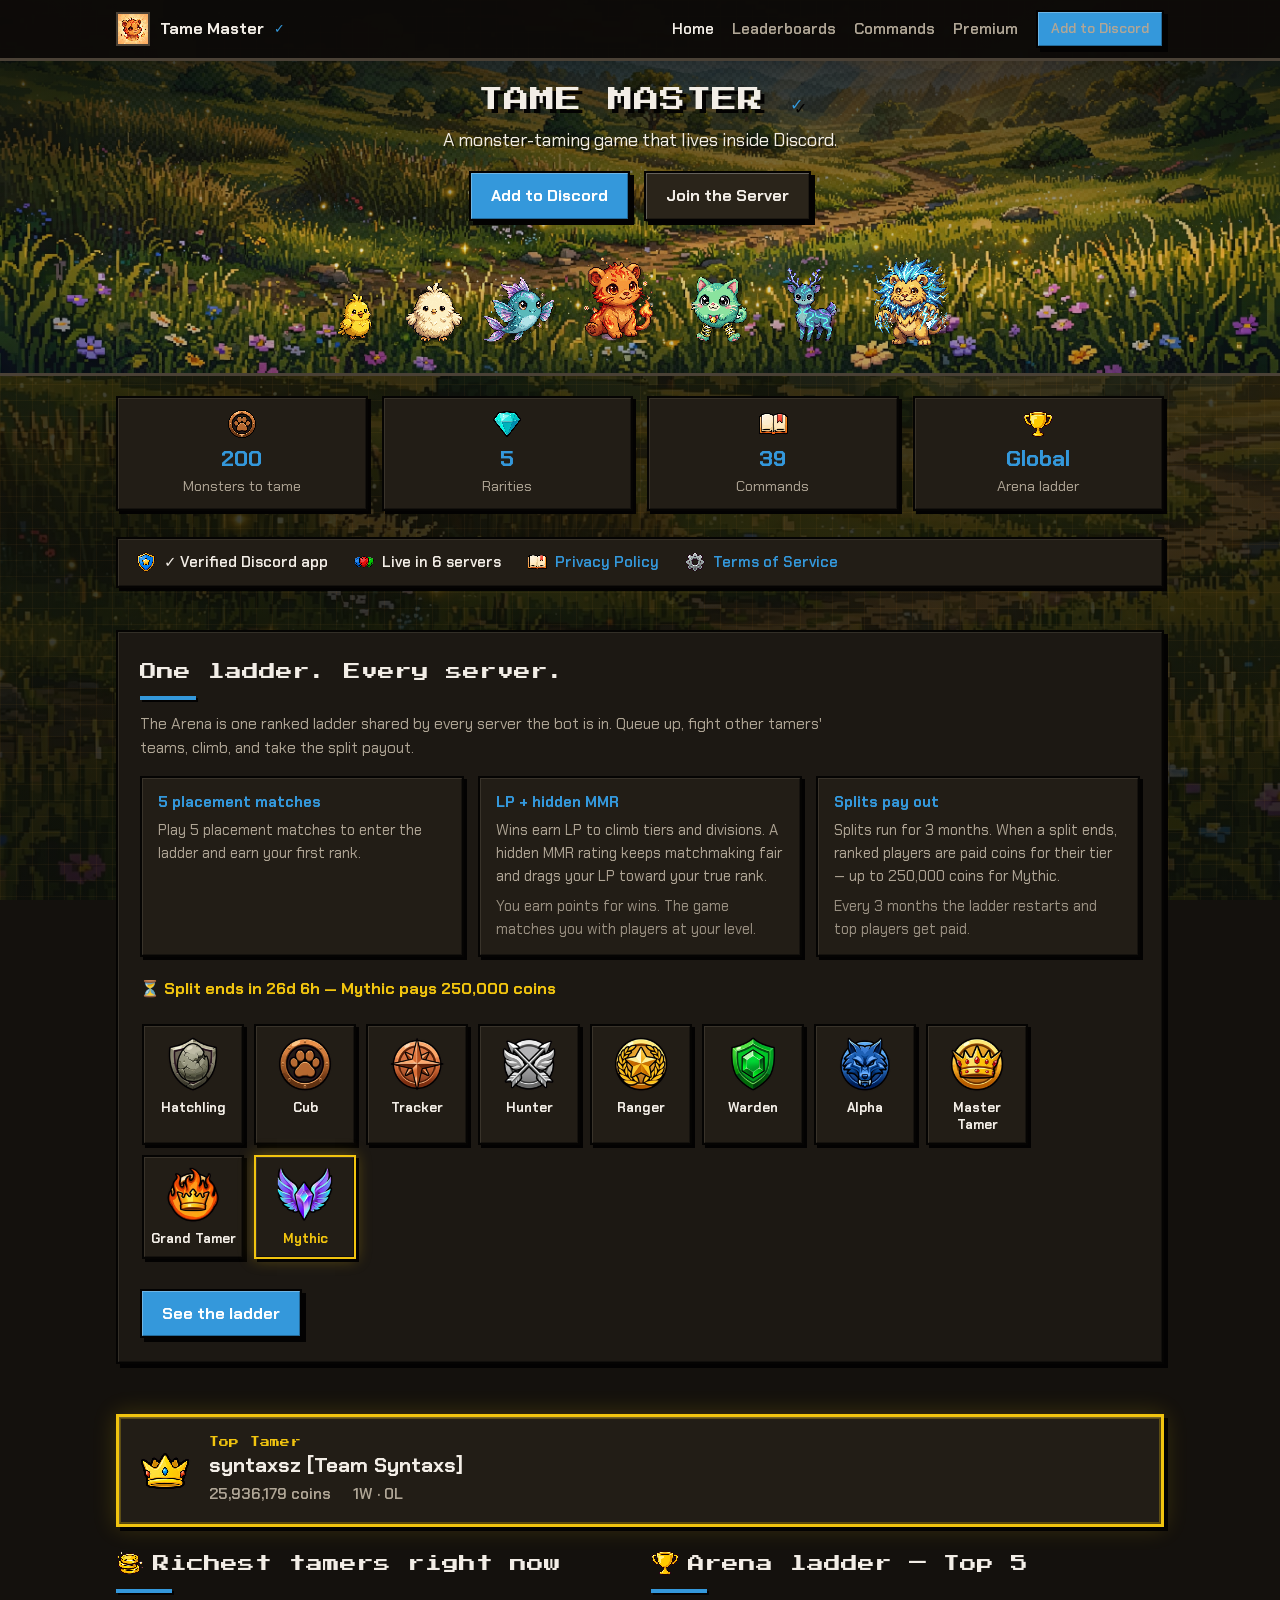
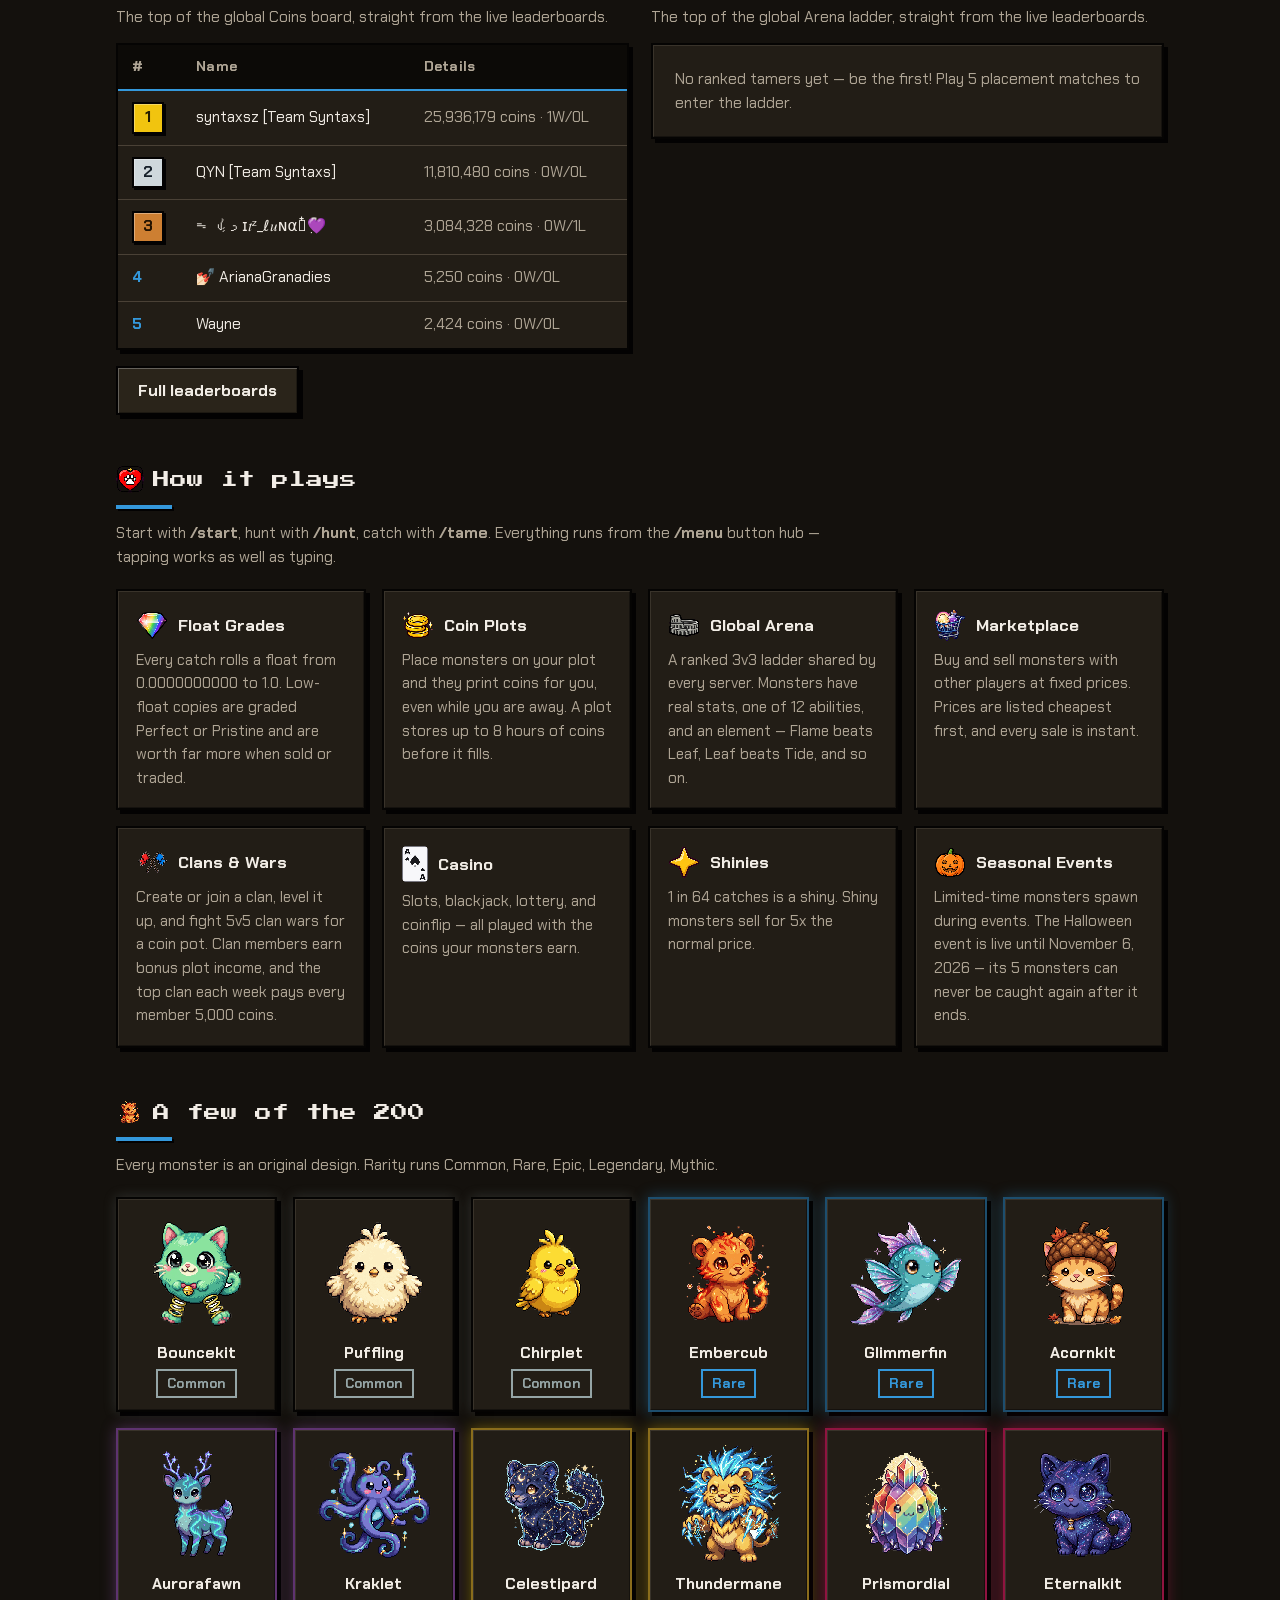
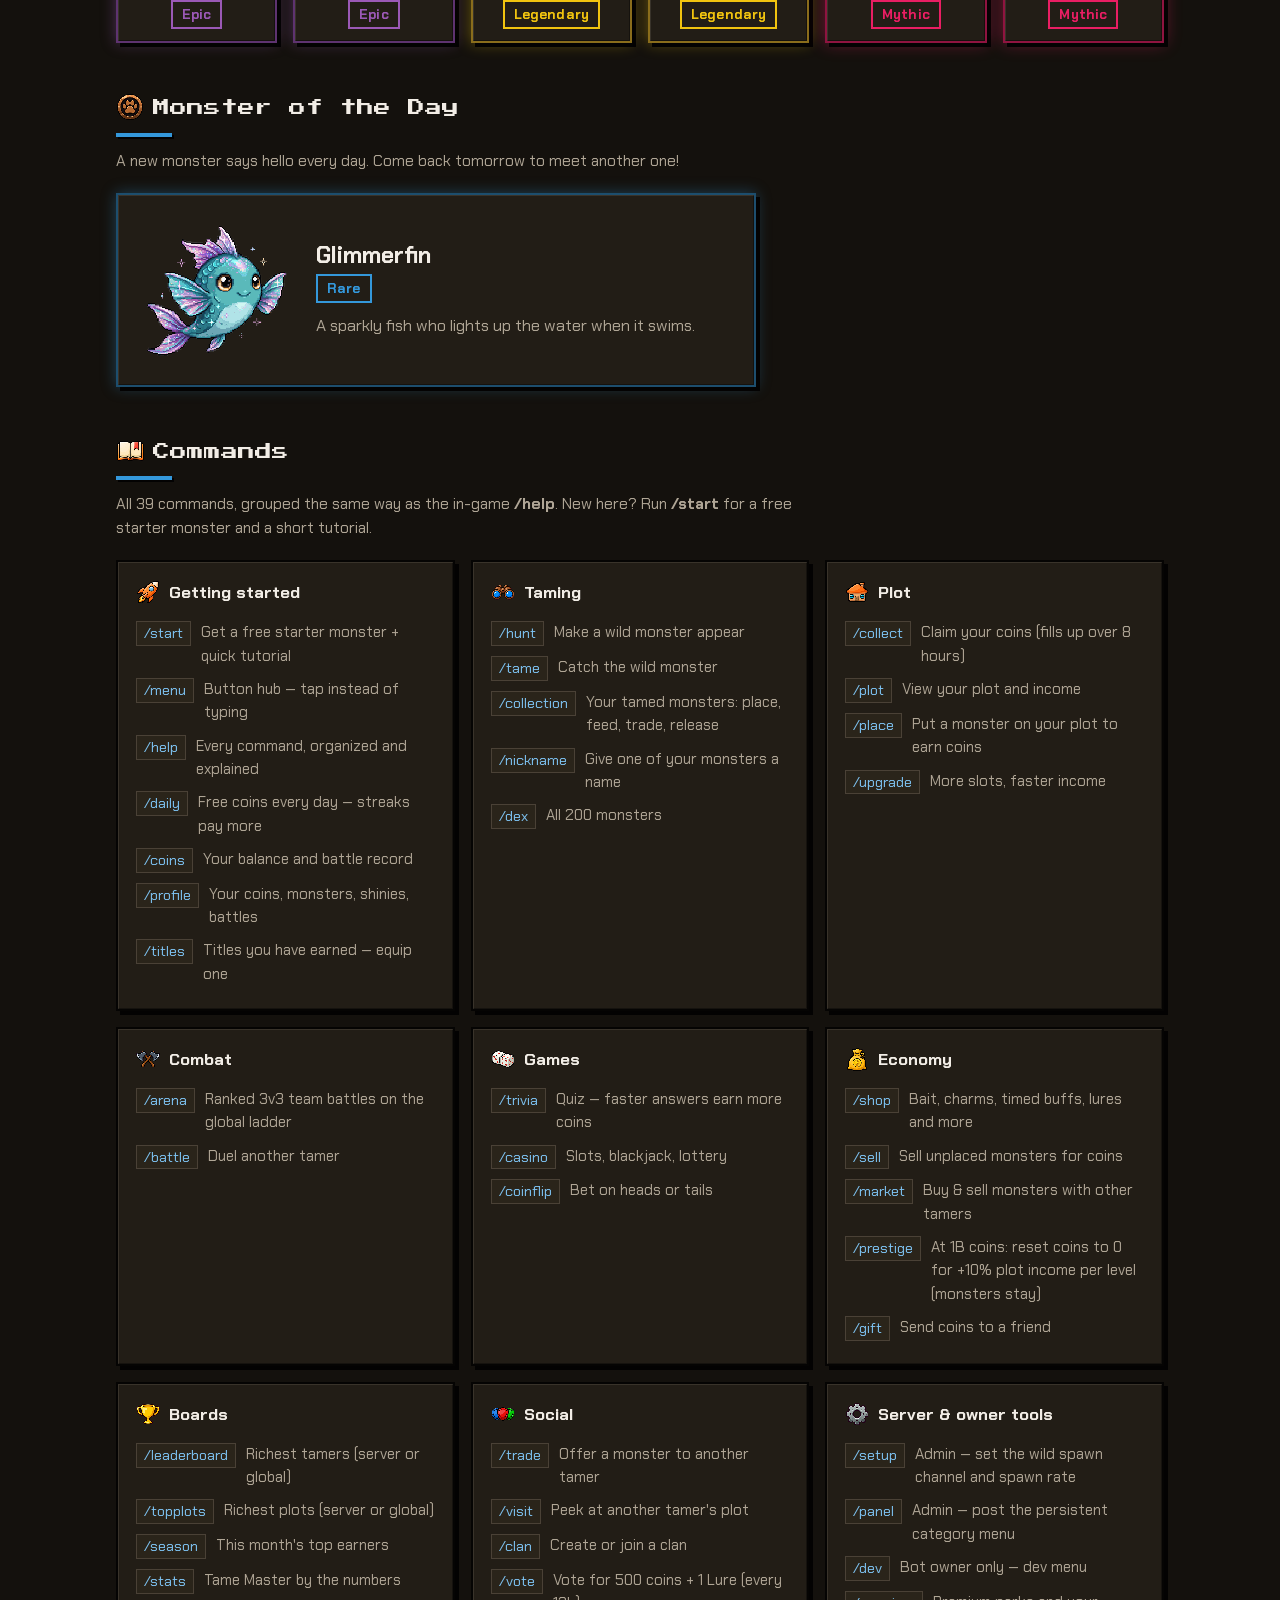
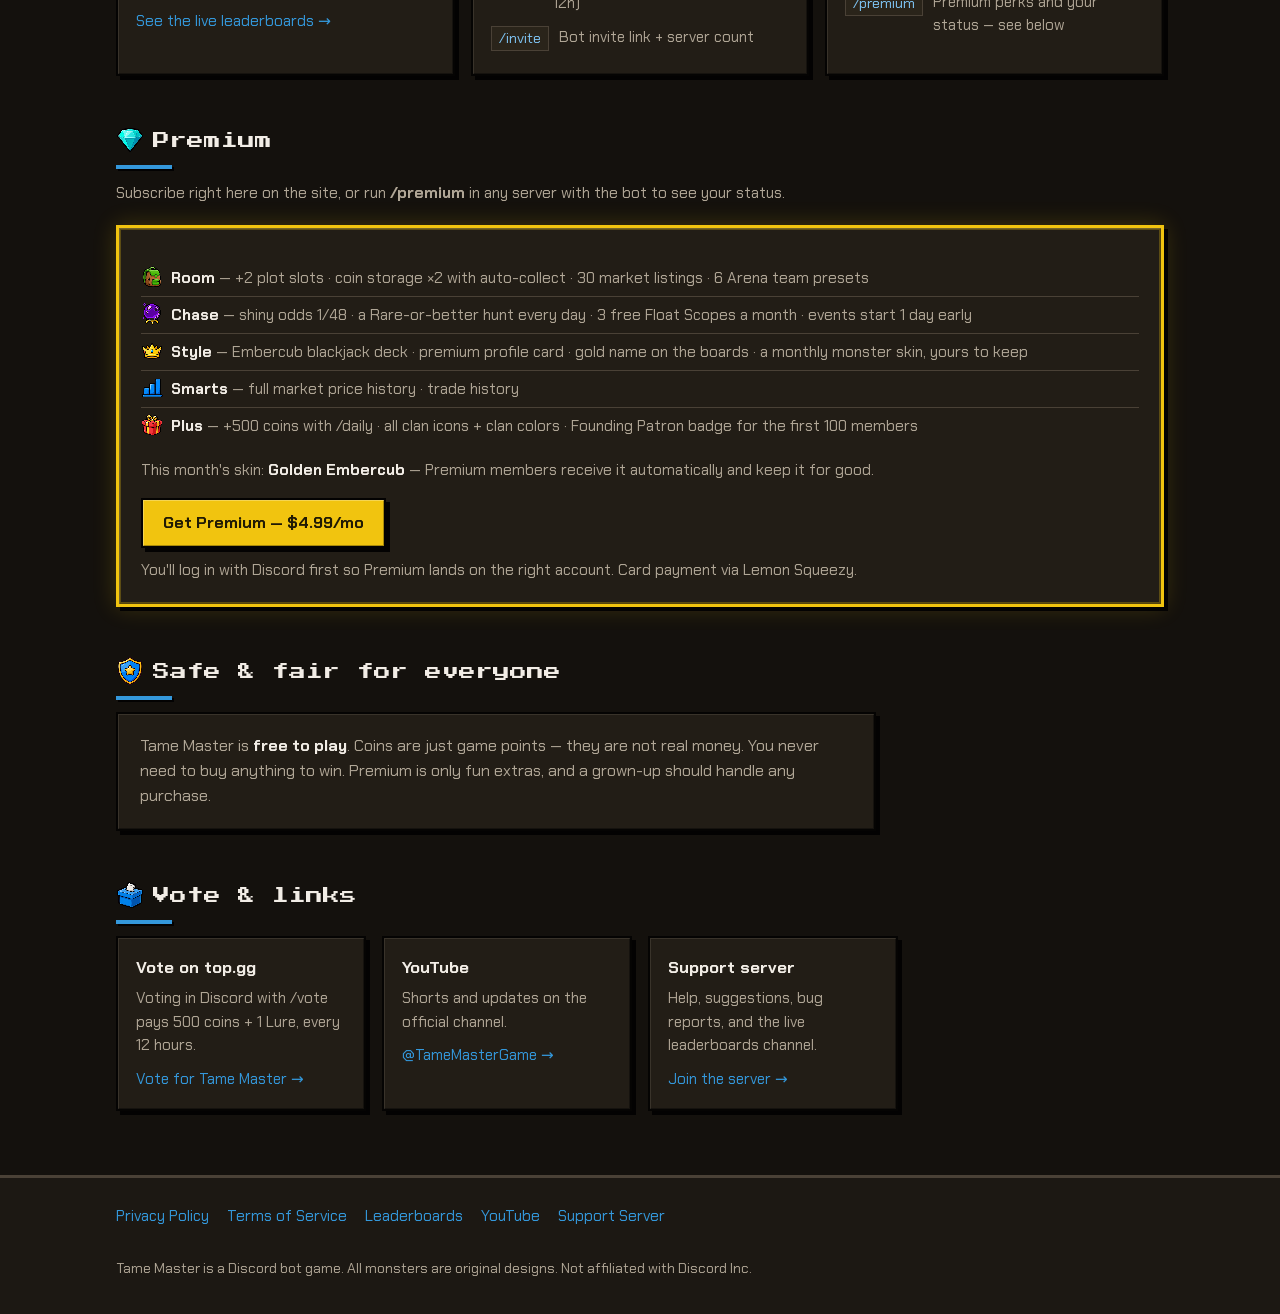
==== index.html @ 264c5fb6 "Scope the bot invite link to least-privilege permissions (drop Administrator)" ====
<!DOCTYPE html>
<html lang="en">
<head>
<meta charset="utf-8">
<meta name="viewport" content="width=device-width, initial-scale=1">
<title>Tame Master — a monster-taming game inside Discord</title>
<meta name="description" content="Tame Master is a verified Discord bot: hunt and tame 200 original monsters, print coins on your plot, climb the global Arena ladder, trade on the marketplace, and run a clan.">
<meta property="og:type" content="website">
<meta property="og:site_name" content="Tame Master">
<meta property="og:title" content="Tame Master — a monster-taming game inside Discord">
<meta property="og:description" content="Hunt and tame 200 original monsters, print coins on your plot, climb the global Arena ladder, trade on the marketplace, and run a clan — all inside Discord.">
<meta property="og:image" content="https://syntaxsz1.github.io/tame-master-site/assets/og.jpg">
<meta name="twitter:card" content="summary_large_image">
<meta name="twitter:title" content="Tame Master — a monster-taming game inside Discord">
<meta name="twitter:description" content="Hunt and tame 200 original monsters, print coins on your plot, climb the global Arena ladder, trade on the marketplace, and run a clan — all inside Discord.">
<meta name="twitter:image" content="https://syntaxsz1.github.io/tame-master-site/assets/og.jpg">
<link rel="icon" type="image/png" href="assets/favicon.png">
<link rel="preconnect" href="https://fonts.googleapis.com">
<link rel="preconnect" href="https://fonts.gstatic.com" crossorigin>
<link rel="stylesheet" href="assets/fonts/fonts.css">
<link rel="stylesheet" href="style.css">
</head>
<body>

<header class="site">
  <div class="wrap">
    <a class="brand" href="index.html">
      <img src="assets/avatar.jpg" alt="Tame Master avatar">
      Tame Master <span class="check" title="Verified Discord app">&#10003;</span>
    </a>
    <nav class="main">
      <a href="index.html" class="active">Home</a>
      <a href="leaderboards.html">Leaderboards</a>
      <a href="index.html#commands">Commands</a>
      <a href="index.html#premium">Premium</a>
      <a class="btn btn-blue btn-small" href="https://discord.com/oauth2/authorize?client_id=1562046640691609631&amp;permissions=268815360&amp;scope=bot%20applications.commands">Add to Discord</a>
    </nav>
  </div>
</header>

<div class="hero">
  <div class="hero-inner wrap">
    <h1>TAME MASTER <span class="check" title="Verified Discord app">&#10003;</span></h1>
    <p class="tagline">A monster-taming game that lives inside Discord.</p>
    <div class="hero-buttons">
      <a class="btn btn-blue" href="https://discord.com/oauth2/authorize?client_id=1562046640691609631&amp;permissions=268815360&amp;scope=bot%20applications.commands">Add to Discord</a>
      <a class="btn btn-ghost" href="https://discord.gg/Mu6UUaxKph">Join the Server</a>
    </div>
    <div class="hero-sprites" aria-hidden="true">
      <img src="assets/sprites/chirplet.png" alt="" style="height:62px">
      <img src="assets/sprites/puffling.png" alt="" style="height:70px">
      <img src="assets/sprites/glimmerfin.png" alt="" style="height:76px">
      <img src="assets/sprites/embercub.png" alt="" style="height:100px">
      <img src="assets/sprites/bouncekit.png" alt="" style="height:76px">
      <img src="assets/sprites/aurorafawn.png" alt="" style="height:84px">
      <img src="assets/sprites/thundermane.png" alt="" style="height:90px">
    </div>
  </div>
</div>

<div class="wrap">
    <div class="stats">
      <div class="stat"><img class="sico" src="assets/icons/paw.png" alt="Paw print icon"><div class="num">200</div><div class="lbl">Monsters to tame</div></div>
      <div class="stat"><img class="sico" src="assets/icons/gem.png" alt="Rarity gem icon"><div class="num">5</div><div class="lbl">Rarities</div></div>
      <div class="stat"><img class="sico" src="assets/icons/book.png" alt="Command book icon"><div class="num">39</div><div class="lbl">Commands</div></div>
      <div class="stat"><img class="sico" src="assets/icons/trophy.png" alt=""><div class="num">Global</div><div class="lbl">Arena ladder</div></div>
    </div>
</div>

<main class="wrap">

  <div class="trust-strip">
    <span class="trust-item"><img src="assets/icons/shield.png" alt="">&#10003; Verified Discord app</span>
    <span class="trust-item"><img src="assets/icons/team.png" alt="">Live in 6 servers</span>
    <a class="trust-item" href="https://github.com/syntaxsz1/tame-master-policies/blob/main/PRIVACY.md"><img src="assets/icons/book.png" alt="">Privacy Policy</a>
    <a class="trust-item" href="https://github.com/syntaxsz1/tame-master-policies/blob/main/TERMS.md"><img src="assets/icons/gear.png" alt="">Terms of Service</a>
  </div>

  <section id="arena" style="padding-top: 0;">
    <div class="arena-band">
      <h2>One ladder. Every server.</h2>
      <p class="sub">The Arena is one ranked ladder shared by every server the bot is in. Queue up, fight other tamers' teams, climb, and take the split payout.</p>
      <div class="arena-points">
        <div class="arena-point">
          <h3>5 placement matches</h3>
          <p>Play 5 placement matches to enter the ladder and earn your first rank.</p>
        </div>
        <div class="arena-point">
          <h3>LP + hidden MMR</h3>
          <p>Wins earn LP to climb tiers and divisions. A hidden MMR rating keeps matchmaking fair and drags your LP toward your true rank.</p>
          <p class="kid-note">You earn points for wins. The game matches you with players at your level.</p>
        </div>
        <div class="arena-point">
          <h3>Splits pay out</h3>
          <p>Splits run for 3 months. When a split ends, ranked players are paid coins for their tier — up to 250,000 coins for Mythic.</p>
          <p class="kid-note">Every 3 months the ladder restarts and top players get paid.</p>
        </div>
      </div>
      <p class="split-countdown" id="split-countdown">Splits end every 3 months — Mythic pays 250,000 coins</p>
      <div class="ranks" aria-label="Arena ranks from Hatchling to Mythic">
        <div class="rank-tier"><img src="assets/ranks/rank_hatchling.png" alt="Hatchling rank badge"><div class="tname">Hatchling</div></div>
        <div class="rank-tier"><img src="assets/ranks/rank_cub.png" alt="Cub rank badge"><div class="tname">Cub</div></div>
        <div class="rank-tier"><img src="assets/ranks/rank_tracker.png" alt="Tracker rank badge"><div class="tname">Tracker</div></div>
        <div class="rank-tier"><img src="assets/ranks/rank_hunter.png" alt="Hunter rank badge"><div class="tname">Hunter</div></div>
        <div class="rank-tier"><img src="assets/ranks/rank_ranger.png" alt="Ranger rank badge"><div class="tname">Ranger</div></div>
        <div class="rank-tier"><img src="assets/ranks/rank_warden.png" alt="Warden rank badge"><div class="tname">Warden</div></div>
        <div class="rank-tier"><img src="assets/ranks/rank_alpha.png" alt="Alpha rank badge"><div class="tname">Alpha</div></div>
        <div class="rank-tier"><img src="assets/ranks/rank_master.png" alt="Master Tamer rank badge"><div class="tname">Master Tamer</div></div>
        <div class="rank-tier"><img src="assets/ranks/rank_grand.png" alt="Grand Tamer rank badge"><div class="tname">Grand Tamer</div></div>
        <div class="rank-tier top"><img src="assets/ranks/rank_mythic.png" alt="Mythic rank badge"><div class="tname">Mythic</div></div>
      </div>
      <a class="btn btn-blue" href="leaderboards.html">See the ladder</a>
    </div>
  </section>

  <section id="tournament-champion" hidden>
    <div id="tourney-champion-slot"></div>
    <div id="hall-of-champions"></div>
  </section>

  <section id="home-boards" hidden>
    <div id="champion-slot"></div>
    <div class="boards-duo">
      <div class="board-col">
        <h2><img class="hico" src="assets/icons/coin.png" alt="">Richest tamers right now</h2>
        <p class="sub">The top of the global Coins board, straight from the live leaderboards.</p>
        <div id="top-coins-slot"></div>
      </div>
      <div class="board-col">
        <h2><img class="hico" src="assets/icons/trophy.png" alt="">Arena ladder — Top 5</h2>
        <p class="sub">The top of the global Arena ladder, straight from the live leaderboards.</p>
        <div id="top-arena-slot"></div>
      </div>
    </div>
    <a class="btn btn-ghost" href="leaderboards.html">Full leaderboards</a>
  </section>

  <section id="features">
    <h2><img class="hico" src="assets/icons/tame.png" alt="Heart and paw taming icon">How it plays</h2>
    <p class="sub">Start with <strong>/start</strong>, hunt with <strong>/hunt</strong>, catch with <strong>/tame</strong>. Everything runs from the <strong>/menu</strong> button hub — tapping works as well as typing.</p>
    <div class="grid">
      <div class="card">
        <h3><img class="card-ico" src="assets/icons/float.png" alt="">Float Grades</h3>
        <p>Every catch rolls a float from 0.0000000000 to 1.0. Low-float copies are graded Perfect or Pristine and are worth far more when sold or traded.</p>
      </div>
      <div class="card">
        <h3><img class="card-ico" src="assets/icons/coin.png" alt="">Coin Plots</h3>
        <p>Place monsters on your plot and they print coins for you, even while you are away. A plot stores up to 8 hours of coins before it fills.</p>
      </div>
      <div class="card">
        <h3><img class="card-ico" src="assets/icons/arena.png" alt="">Global Arena</h3>
        <p>A ranked 3v3 ladder shared by every server. Monsters have real stats, one of 12 abilities, and an element — Flame beats Leaf, Leaf beats Tide, and so on.</p>
      </div>
      <div class="card">
        <h3><img class="card-ico" src="assets/icons/shop.png" alt="">Marketplace</h3>
        <p>Buy and sell monsters with other players at fixed prices. Prices are listed cheapest first, and every sale is instant.</p>
      </div>
      <div class="card">
        <h3><img class="card-ico" src="assets/icons/clanwar.png" alt="">Clans &amp; Wars</h3>
        <p>Create or join a clan, level it up, and fight 5v5 clan wars for a coin pot. Clan members earn bonus plot income, and the top clan each week pays every member 5,000 coins.</p>
      </div>
      <div class="card">
        <h3><img class="card-ico tall" src="assets/icons/card_ace.png" alt="">Casino</h3>
        <p>Slots, blackjack, lottery, and coinflip — all played with the coins your monsters earn.</p>
      </div>
      <div class="card">
        <h3><img class="card-ico" src="assets/icons/shiny.png" alt="">Shinies</h3>
        <p>1 in 64 catches is a shiny. Shiny monsters sell for 5x the normal price.</p>
      </div>
      <div class="card">
        <h3><img class="card-ico" src="assets/icons/pumpkin.png" alt="">Seasonal Events</h3>
        <p>Limited-time monsters spawn during events. The Halloween event is live until November 6, 2026 — its 5 monsters can never be caught again after it ends.</p>
      </div>
    </div>
  </section>

  <section id="showcase">
    <h2><img class="hico" src="assets/sprites/embercub.png" alt="Embercub monster sprite">A few of the 200</h2>
    <p class="sub">Every monster is an original design. Rarity runs Common, Rare, Epic, Legendary, Mythic.</p>
    <div class="showcase">
      <div class="mon" data-r="common"><img src="assets/sprites/bouncekit.png" alt="Bouncekit sprite"><div class="mname">Bouncekit</div><span class="rarity r-common">Common</span></div>
      <div class="mon" data-r="common"><img src="assets/sprites/puffling.png" alt="Puffling sprite"><div class="mname">Puffling</div><span class="rarity r-common">Common</span></div>
      <div class="mon" data-r="common"><img src="assets/sprites/chirplet.png" alt="Chirplet sprite"><div class="mname">Chirplet</div><span class="rarity r-common">Common</span></div>
      <div class="mon" data-r="rare"><img src="assets/sprites/embercub.png" alt="Embercub sprite"><div class="mname">Embercub</div><span class="rarity r-rare">Rare</span></div>
      <div class="mon" data-r="rare"><img src="assets/sprites/glimmerfin.png" alt="Glimmerfin sprite"><div class="mname">Glimmerfin</div><span class="rarity r-rare">Rare</span></div>
      <div class="mon" data-r="rare"><img src="assets/sprites/acornkit.png" alt="Acornkit sprite"><div class="mname">Acornkit</div><span class="rarity r-rare">Rare</span></div>
      <div class="mon" data-r="epic"><img src="assets/sprites/aurorafawn.png" alt="Aurorafawn sprite"><div class="mname">Aurorafawn</div><span class="rarity r-epic">Epic</span></div>
      <div class="mon" data-r="epic"><img src="assets/sprites/kraklet.png" alt="Kraklet sprite"><div class="mname">Kraklet</div><span class="rarity r-epic">Epic</span></div>
      <div class="mon" data-r="legendary"><img src="assets/sprites/celestipard.png" alt="Celestipard sprite"><div class="mname">Celestipard</div><span class="rarity r-legendary">Legendary</span></div>
      <div class="mon" data-r="legendary"><img src="assets/sprites/thundermane.png" alt="Thundermane sprite"><div class="mname">Thundermane</div><span class="rarity r-legendary">Legendary</span></div>
      <div class="mon" data-r="mythic"><img src="assets/sprites/prismordial.png" alt="Prismordial sprite"><div class="mname">Prismordial</div><span class="rarity r-mythic">Mythic</span></div>
      <div class="mon" data-r="mythic"><img src="assets/sprites/eternalkit.png" alt="Eternalkit sprite"><div class="mname">Eternalkit</div><span class="rarity r-mythic">Mythic</span></div>
    </div>
  </section>

  <section id="motd">
    <h2><img class="hico" src="assets/icons/paw.png" alt="">Monster of the Day</h2>
    <p class="sub">A new monster says hello every day. Come back tomorrow to meet another one!</p>
    <div class="motd-card" id="motd-card" data-r="rare">
      <img class="motd-sprite" id="motd-sprite" src="assets/sprites/embercub.png" alt="Embercub sprite">
      <div class="motd-info">
        <div class="motd-name" id="motd-name">Embercub</div>
        <span class="rarity r-rare" id="motd-rarity">Rare</span>
        <p class="motd-line" id="motd-line">A brave little fire cub who never gives up.</p>
      </div>
    </div>
  </section>

  <section id="commands">
    <h2><img class="hico" src="assets/icons/book.png" alt="Command book icon">Commands</h2>
    <p class="sub">All 39 commands, grouped the same way as the in-game <strong>/help</strong>. New here? Run <strong>/start</strong> for a free starter monster and a short tutorial.</p>
    <div class="cmd-grid">
      <div class="cmd-group">
        <h3><img class="gico" src="assets/icons/rocket.png" alt="Rocket icon">Getting started</h3>
        <div class="cmd"><code>/start</code><span>Get a free starter monster + quick tutorial</span></div>
        <div class="cmd"><code>/menu</code><span>Button hub — tap instead of typing</span></div>
        <div class="cmd"><code>/help</code><span>Every command, organized and explained</span></div>
        <div class="cmd"><code>/daily</code><span>Free coins every day — streaks pay more</span></div>
        <div class="cmd"><code>/coins</code><span>Your balance and battle record</span></div>
        <div class="cmd"><code>/profile</code><span>Your coins, monsters, shinies, battles</span></div>
        <div class="cmd"><code>/titles</code><span>Titles you have earned — equip one</span></div>
      </div>
      <div class="cmd-group">
        <h3><img class="gico" src="assets/icons/hunt.png" alt="Binoculars hunt icon">Taming</h3>
        <div class="cmd"><code>/hunt</code><span>Make a wild monster appear</span></div>
        <div class="cmd"><code>/tame</code><span>Catch the wild monster</span></div>
        <div class="cmd"><code>/collection</code><span>Your tamed monsters: place, feed, trade, release</span></div>
        <div class="cmd"><code>/nickname</code><span>Give one of your monsters a name</span></div>
        <div class="cmd"><code>/dex</code><span>All 200 monsters</span></div>
      </div>
      <div class="cmd-group">
        <h3><img class="gico" src="assets/icons/house.png" alt="House plot icon">Plot</h3>
        <div class="cmd"><code>/collect</code><span>Claim your coins (fills up over 8 hours)</span></div>
        <div class="cmd"><code>/plot</code><span>View your plot and income</span></div>
        <div class="cmd"><code>/place</code><span>Put a monster on your plot to earn coins</span></div>
        <div class="cmd"><code>/upgrade</code><span>More slots, faster income</span></div>
      </div>
      <div class="cmd-group">
        <h3><img class="gico" src="assets/icons/battle.png" alt="Crossed axes battle icon">Combat</h3>
        <div class="cmd"><code>/arena</code><span>Ranked 3v3 team battles on the global ladder</span></div>
        <div class="cmd"><code>/battle</code><span>Duel another tamer</span></div>
      </div>
      <div class="cmd-group">
        <h3><img class="gico" src="assets/icons/dice.png" alt="Dice games icon">Games</h3>
        <div class="cmd"><code>/trivia</code><span>Quiz — faster answers earn more coins</span></div>
        <div class="cmd"><code>/casino</code><span>Slots, blackjack, lottery</span></div>
        <div class="cmd"><code>/coinflip</code><span>Bet on heads or tails</span></div>
      </div>
      <div class="cmd-group">
        <h3><img class="gico" src="assets/icons/moneybag.png" alt="Money bag economy icon">Economy</h3>
        <div class="cmd"><code>/shop</code><span>Bait, charms, timed buffs, lures and more</span></div>
        <div class="cmd"><code>/sell</code><span>Sell unplaced monsters for coins</span></div>
        <div class="cmd"><code>/market</code><span>Buy &amp; sell monsters with other tamers</span></div>
        <div class="cmd"><code>/prestige</code><span>At 1B coins: reset coins to 0 for +10% plot income per level (monsters stay)</span></div>
        <div class="cmd"><code>/gift</code><span>Send coins to a friend</span></div>
      </div>
      <div class="cmd-group">
        <h3><img class="gico" src="assets/icons/trophy.png" alt="Trophy leaderboard icon">Boards</h3>
        <div class="cmd"><code>/leaderboard</code><span>Richest tamers (server or global)</span></div>
        <div class="cmd"><code>/topplots</code><span>Richest plots (server or global)</span></div>
        <div class="cmd"><code>/season</code><span>This month's top earners</span></div>
        <div class="cmd"><code>/stats</code><span>Tame Master by the numbers</span></div>
        <p style="margin-top:10px;"><a href="leaderboards.html">See the live leaderboards &rarr;</a></p>
      </div>
      <div class="cmd-group">
        <h3><img class="gico" src="assets/icons/team.png" alt="Team shields social icon">Social</h3>
        <div class="cmd"><code>/trade</code><span>Offer a monster to another tamer</span></div>
        <div class="cmd"><code>/visit</code><span>Peek at another tamer's plot</span></div>
        <div class="cmd"><code>/clan</code><span>Create or join a clan</span></div>
        <div class="cmd"><code>/vote</code><span>Vote for 500 coins + 1 Lure (every 12h)</span></div>
        <div class="cmd"><code>/invite</code><span>Bot invite link + server count</span></div>
      </div>
      <div class="cmd-group">
        <h3><img class="gico" src="assets/icons/gear.png" alt="Gear tools icon">Server &amp; owner tools</h3>
        <div class="cmd"><code>/setup</code><span>Admin — set the wild spawn channel and spawn rate</span></div>
        <div class="cmd"><code>/panel</code><span>Admin — post the persistent category menu</span></div>
        <div class="cmd"><code>/dev</code><span>Bot owner only — dev menu</span></div>
        <div class="cmd"><code>/premium</code><span>Premium perks and your status — see below</span></div>
      </div>
    </div>
  </section>

  <section id="premium">
    <h2><img class="hico" src="assets/icons/gem.png" alt="">Premium</h2>
    <p class="sub">Subscribe right here on the site, or run <strong>/premium</strong> in any server with the bot to see your status.</p>
    <div class="premium-box">
      <ul>
        <li><img class="pico" src="assets/icons/backpack.png" alt="Backpack storage icon"><strong>Room</strong> — +2 plot slots · coin storage &times;2 with auto-collect · 30 market listings · 6 Arena team presets</li>
        <li><img class="pico" src="assets/icons/scope.png" alt="Float Scope icon"><strong>Chase</strong> — shiny odds 1/48 · a Rare-or-better hunt every day · 3 free Float Scopes a month · events start 1 day early</li>
        <li><img class="pico" src="assets/icons/crown.png" alt="Crown style icon"><strong>Style</strong> — Embercub blackjack deck · premium profile card · gold name on the boards · a monthly monster skin, yours to keep</li>
        <li><img class="pico" src="assets/icons/chart.png" alt="Price chart icon"><strong>Smarts</strong> — full market price history · trade history</li>
        <li><img class="pico" src="assets/icons/gift.png" alt="Gift bonus icon"><strong>Plus</strong> — +500 coins with /daily · all clan icons + clan colors · Founding Patron badge for the first 100 members</li>
      </ul>
      <p style="margin-top:14px; color: var(--muted);">This month's skin: <strong style="color: var(--text);">Golden Embercub</strong> — Premium members receive it automatically and keep it for good.</p>
      <p style="margin-top:16px;"><a class="btn" style="background: var(--gold); color: #201a04;" href="https://tame-master-bot.fly.dev/premium/login">Get Premium — $4.99/mo</a></p>
      <p style="margin-top:10px; color: var(--muted);">You'll log in with Discord first so Premium lands on the right account. Card payment via Lemon Squeezy.</p>
    </div>
  </section>

  <section id="safety">
    <h2><img class="hico" src="assets/icons/shield.png" alt="">Safe &amp; fair for everyone</h2>
    <div class="safety-card">
      <p>Tame Master is <strong>free to play</strong>. Coins are just game points — they are not real money. You never need to buy anything to win. Premium is only fun extras, and a grown-up should handle any purchase.</p>
    </div>
  </section>

  <section id="links">
    <h2><img class="hico" src="assets/icons/ballot.png" alt="Ballot box vote icon">Vote &amp; links</h2>
    <div class="grid">
      <div class="card">
        <h3>Vote on top.gg</h3>
        <p>Voting in Discord with /vote pays 500 coins + 1 Lure, every 12 hours.</p>
        <p style="margin-top:10px;"><a href="https://top.gg/bot/1562046640691609631/vote">Vote for Tame Master &rarr;</a></p>
      </div>
      <div class="card">
        <h3>YouTube</h3>
        <p>Shorts and updates on the official channel.</p>
        <p style="margin-top:10px;"><a href="https://www.youtube.com/@TameMasterGame">@TameMasterGame &rarr;</a></p>
      </div>
      <div class="card">
        <h3>Support server</h3>
        <p>Help, suggestions, bug reports, and the live leaderboards channel.</p>
        <p style="margin-top:10px;"><a href="https://discord.gg/Mu6UUaxKph">Join the server &rarr;</a></p>
      </div>
    </div>
  </section>

</main>

<footer class="site">
  <div class="wrap">
    <div class="links">
      <a href="https://github.com/syntaxsz1/tame-master-policies/blob/main/PRIVACY.md">Privacy Policy</a>
      <a href="https://github.com/syntaxsz1/tame-master-policies/blob/main/TERMS.md">Terms of Service</a>
      <a href="leaderboards.html">Leaderboards</a>
      <a href="https://www.youtube.com/@TameMasterGame">YouTube</a>
      <a href="https://discord.gg/Mu6UUaxKph">Support Server</a>
    </div>
    <p class="fine">Tame Master is a Discord bot game. All monsters are original designs. Not affiliated with Discord Inc.</p>
  </div>
</footer>

<script>
(function () {
  var section = document.getElementById("home-boards");
  var coinsSlot = document.getElementById("top-coins-slot");
  var arenaSlot = document.getElementById("top-arena-slot");
  var champSlot = document.getElementById("champion-slot");
  if (!section || !coinsSlot || !arenaSlot) return;

  var ARENA_EMPTY_TEXT = "No ranked tamers yet — be the first! Play 5 placement matches to enter the ladder.";
  // Longest names first so "Master Tamer" wins over "Master"-like partials.
  var TIERS = [
    ["Grand Tamer", "rank_grand"], ["Master Tamer", "rank_master"],
    ["Hatchling", "rank_hatchling"], ["Tracker", "rank_tracker"],
    ["Hunter", "rank_hunter"], ["Ranger", "rank_ranger"],
    ["Warden", "rank_warden"], ["Alpha", "rank_alpha"],
    ["Mythic", "rank_mythic"], ["Cub", "rank_cub"]
  ];

  function esc(s) {
    return String(s == null ? "" : s)
      .replace(/&/g, "&amp;").replace(/</g, "&lt;").replace(/>/g, "&gt;")
      .replace(/"/g, "&quot;");
  }

  function rankCell(row) {
    var rk = parseInt(row.rank, 10);
    return (rk >= 1 && rk <= 3)
      ? '<span class="chip chip-' + rk + '">' + esc(row.rank) + '</span>'
      : esc(row.rank);
  }

  function tableHtml(rows, withBadges) {
    var html = '<div class="board-wrap teaser-table"><table class="board">' +
      '<thead><tr><th>#</th><th>Name</th><th>Details</th></tr></thead><tbody>';
    for (var i = 0; i < rows.length; i++) {
      var badge = "";
      if (withBadges) {
        var hay = String(rows[i].name || "") + " " + String(rows[i].detail || "");
        for (var t = 0; t < TIERS.length; t++) {
          if (hay.indexOf(TIERS[t][0]) !== -1) {
            badge = '<img class="rank-badge-inline" src="assets/ranks/' +
              TIERS[t][1] + '.png" alt="' + TIERS[t][0] + ' rank badge">';
            break;
          }
        }
      }
      html += '<tr><td class="rank">' + rankCell(rows[i]) + '</td><td>' +
        badge + esc(rows[i].name) + '</td><td class="detail">' +
        esc(rows[i].detail) + '</td></tr>';
    }
    return html + '</tbody></table></div>';
  }

  /* Tournament champion spotlight + Hall of Champions, fed by the
     same live payload's `tournament` key. The prize text comes from
     the tournament record itself. Species sprites render only when
     the site already ships that species' sprite; otherwise the
     winning team is text-only. */
  var SITE_SPRITES = {
    acornkit: 1, aurorafawn: 1, bouncekit: 1, celestipard: 1,
    chirplet: 1, embercub: 1, eternalkit: 1, glimmerfin: 1,
    kraklet: 1, prismordial: 1, puffling: 1, thundermane: 1
  };

  function teamHtml(team) {
    if (!team || !team.length) return "";
    var parts = [];
    for (var i = 0; i < team.length; i++) {
      var slug = String(team[i]).toLowerCase().replace(/[^a-z0-9]/g, "");
      var img = SITE_SPRITES[slug]
        ? '<img class="tourney-mon" src="assets/sprites/' + slug +
          '.png" alt="">'
        : "";
      parts.push('<span class="tourney-mon-wrap">' + img +
        esc(team[i]) + '</span>');
    }
    return '<div class="champ-stats"><span class="champ-stat">' +
      'Winning team: ' + parts.join(' · ') + '</span></div>';
  }

  function tournamentChampionHtml(c) {
    return '<div class="champion-card tourney-card">' +
      '<img class="champ-crown" src="assets/icons/trophy.png" alt="Trophy icon">' +
      '<div class="champ-info"><div class="champ-label">' +
      'Tournament Champion</div>' +
      '<div class="champ-name">' + esc(c.name) + '</div>' +
      '<div class="champ-stats"><span class="champ-stat">' +
      esc(c.prize) + ' Champion</span>' +
      '<span class="champ-stat">' + esc(c.date) + '</span></div>' +
      teamHtml(c.team) + '</div></div>';
  }

  function hallHtml(champions) {
    if (!champions || champions.length < 2) return "";
    var rows = "";
    for (var i = 1; i < champions.length; i++) {
      var c = champions[i];
      rows += '<div class="hall-row"><span class="hall-name">' +
        esc(c.name) + '</span><span class="hall-detail">' +
        esc((c.team || []).join(' · ')) + '</span>' +
        '<span class="hall-detail">' + esc(c.date) + ' · ' +
        esc(c.prize) + '</span></div>';
    }
    return '<h2 class="hall-title">Hall of Champions</h2>' +
      '<div class="hall-list">' + rows + '</div>';
  }

  function championHtml(row) {
    var m = String(row.detail || "").match(/^([\d,]+)\s+coins\s*·\s*(\d+)W\/(\d+)L/);
    var stats = m
      ? '<span class="champ-stat">' + esc(m[1]) + ' coins</span>' +
        '<span class="champ-stat">' + esc(m[2]) + 'W · ' + esc(m[3]) + 'L</span>'
      : '<span class="champ-stat">' + esc(row.detail) + '</span>';
    return '<div class="champion-card">' +
      '<img class="champ-crown" src="assets/icons/crown.png" alt="Crown icon">' +
      '<div class="champ-info"><div class="champ-label">Top Tamer</div>' +
      '<div class="champ-name">' + esc(row.name) + '</div>' +
      '<div class="champ-stats">' + stats + '</div></div></div>';
  }

  /* Boards load LIVE from the bot's own feed first (same schema as
     data.json); if the feed is unreachable or returns junk, fall back
     to the data.json snapshot shipped with the site. */
  function loadBoards() {
    return fetch("https://tame-master-bot.fly.dev/leaderboards.json")
      .then(function (resp) {
        if (!resp.ok) throw new Error("HTTP " + resp.status);
        return resp.json();
      })
      .then(function (json) {
        if (!json || typeof json !== "object" || !json.boards) {
          throw new Error("bad feed data");
        }
        return json;
      })
      .catch(function () {
        return fetch("./data.json", { cache: "no-store" })
          .then(function (resp) {
            if (!resp.ok) throw new Error("HTTP " + resp.status);
            return resp.json();
          });
      });
  }

  loadBoards()
    .then(function (json) {
      // Tournament spotlight renders independently of the boards.
      var tourneySection = document.getElementById("tournament-champion");
      var tourneySlot = document.getElementById("tourney-champion-slot");
      var hallSlot = document.getElementById("hall-of-champions");
      var tourney = json.tournament || {};
      if (tourneySection && tourneySlot && tourney.current_champion) {
        tourneySlot.innerHTML =
          tournamentChampionHtml(tourney.current_champion);
        if (hallSlot) hallSlot.innerHTML =
          hallHtml(tourney.champions || []);
        tourneySection.hidden = false;
      }

      var coins = (json.boards && json.boards.coins) || [];
      var arena = (json.boards && json.boards.arena) || [];
      if (!coins.length && !arena.length) return; // stay hidden when both boards are empty

      if (coins.length) {
        coinsSlot.innerHTML = tableHtml(coins.slice(0, 5), false);
        if (champSlot) champSlot.innerHTML = championHtml(coins[0]);
      } else {
        coinsSlot.innerHTML = '<div class="empty-box">No coin leaders yet.</div>';
      }

      if (arena.length) {
        arenaSlot.innerHTML = tableHtml(arena.slice(0, 5), true);
      } else {
        arenaSlot.innerHTML = '<div class="empty-box">' + ARENA_EMPTY_TEXT + '</div>';
      }

      section.hidden = false;
    })
    .catch(function () { /* boards area stays hidden if data cannot load */ });
})();
</script>

<script>
(function () {
  /* Split countdown — mirrors combat.py _split_id(): 3-month calendar
     splits (Jan-Mar, Apr-Jun, Jul-Sep, Oct-Dec) in America/Toronto.
     The countdown targets midnight Toronto time on the next
     Jan/Apr/Jul/Oct 1st. */
  var el = document.getElementById("split-countdown");
  if (el) {
    function part(parts, type) {
      for (var i = 0; i < parts.length; i++) if (parts[i].type === type) return parts[i].value;
      return "";
    }
    function splitEndMs() {
      var nowParts = new Intl.DateTimeFormat("en-US", {
        timeZone: "America/Toronto", year: "numeric", month: "numeric"
      }).formatToParts(new Date());
      var y = parseInt(part(nowParts, "year"), 10);
      var m = parseInt(part(nowParts, "month"), 10);
      var em = Math.floor((m - 1) / 3) * 3 + 4; // next boundary month: 4, 7, 10, 13
      var ey = y;
      if (em > 12) { em = 1; ey = y + 1; }
      // Probe Toronto's UTC offset on the boundary date (noon UTC is
      // 07:00/08:00 in Toronto, same calendar day): offset = 12 - local hour.
      var probe = new Date(Date.UTC(ey, em - 1, 1, 12, 0, 0));
      var hParts = new Intl.DateTimeFormat("en-US", {
        timeZone: "America/Toronto", hour12: false, hour: "numeric"
      }).formatToParts(probe);
      var lh = parseInt(part(hParts, "hour"), 10) % 24;
      return Date.UTC(ey, em - 1, 1, 12 - lh, 0, 0);
    }
    function tick() {
      var diff = splitEndMs() - Date.now();
      if (diff < 0) diff = 0;
      var d = Math.floor(diff / 86400000);
      var h = Math.floor((diff % 86400000) / 3600000);
      var min = Math.floor((diff % 3600000) / 60000);
      var when = d > 0 ? (d + "d " + h + "h") : (h + "h " + min + "m");
      el.textContent = "⏳ Split ends in " + when + " — Mythic pays 250,000 coins";
    }
    tick();
    setInterval(tick, 60000);
  }

  /* Monster of the Day — rotates by day-of-year over the sprite list. */
  var MONSTERS = [
    { name: "Embercub", rarity: "Rare", slug: "embercub", line: "A brave little fire cub who never gives up." },
    { name: "Bouncekit", rarity: "Common", slug: "bouncekit", line: "A bouncy kitten who loves to hop, play, and nap in the sun." },
    { name: "Puffling", rarity: "Common", slug: "puffling", line: "A soft, round puffball who is everyone's friend." },
    { name: "Glimmerfin", rarity: "Rare", slug: "glimmerfin", line: "A sparkly fish who lights up the water when it swims." },
    { name: "Aurorafawn", rarity: "Epic", slug: "aurorafawn", line: "A gentle deer whose coat shines with rainbow lights." },
    { name: "Thundermane", rarity: "Legendary", slug: "thundermane", line: "A proud lion with a mane full of lightning." },
    { name: "Celestipard", rarity: "Legendary", slug: "celestipard", line: "A speedy star cat who races across the night sky." }
  ];
  var card = document.getElementById("motd-card");
  if (card) {
    var now = new Date();
    var doy = Math.floor((now - new Date(now.getFullYear(), 0, 0)) / 86400000);
    var mon = MONSTERS[doy % MONSTERS.length];
    var sprite = document.getElementById("motd-sprite");
    var nameEl = document.getElementById("motd-name");
    var rarEl = document.getElementById("motd-rarity");
    var lineEl = document.getElementById("motd-line");
    if (sprite) { sprite.src = "assets/sprites/" + mon.slug + ".png"; sprite.alt = mon.name + " sprite"; }
    if (nameEl) nameEl.textContent = mon.name;
    if (rarEl) {
      rarEl.textContent = mon.rarity;
      rarEl.className = "rarity r-" + mon.rarity.toLowerCase();
    }
    if (lineEl) lineEl.textContent = mon.line;
    card.setAttribute("data-r", mon.rarity.toLowerCase());
  }
})();
</script>

</body>
</html>
---- assets/fonts/fonts.css ----
@font-face{font-family:'Press Start 2P';font-style:normal;font-weight:400;font-display:swap;src:url('press-start-2p-400.woff2') format('woff2');}
@font-face{font-family:'Chakra Petch';font-style:normal;font-weight:400;font-display:swap;src:url('chakra-petch-400.woff2') format('woff2');}
@font-face{font-family:'Chakra Petch';font-style:normal;font-weight:600;font-display:swap;src:url('chakra-petch-600.woff2') format('woff2');}
@font-face{font-family:'Chakra Petch';font-style:normal;font-weight:700;font-display:swap;src:url('chakra-petch-700.woff2') format('woff2');}
---- style.css ----
/* Tame Master — shared site styles v5.
   Detailed pixel-art theme: square beveled panels, hard offset shadows,
   warm charcoal + ember backdrop, theme blue #3498db kept as accent only,
   gold #f1c40f reserved for podium/Mythic.
   v5: page reads black/charcoal + ember (no longer a blue page); panels are
   warm charcoal darks; Chakra Petch carries all body/UI text (readable,
   normal case); Press Start 2P kept only for the hero H1 and section
   titles, at reduced sizes. Game emoji art is used as icons throughout.
   Panels: 2px dark outline + inset pixel bevel (light top-left, dark
   bottom-right) over the hard drop shadow. No rounded corners anywhere. */
:root {
  --bg: #14110d;
  --bg2: #1c1813;
  --panel: #221d16;
  --panel2: #2a241a;
  --border: #4a4136;
  --edge: #050403;
  --ink: #030202;
  --text: #f2ede6;
  --muted: #b0a696;
  --blue: #3498db;
  --blue-dark: #2470a3;
  --gold: #f1c40f;
  --silver: #cfd8dc;
  --bronze: #cd7f32;
  --green: #2ecc71;
  --common: #95a5a6;
  --rare: #3498db;
  --epic: #9b59b6;
  --legendary: #f1c40f;
  --mythic: #e91e63;
  --radius: 0;
  --px-shadow: 4px 4px 0 var(--ink);
  --px-shadow-sm: 3px 3px 0 var(--ink);
  --font-px: "Press Start 2P", "Courier New", monospace;
  --font-ui: "Chakra Petch", "Segoe UI", system-ui, sans-serif;
  --font-body: "Chakra Petch", "Segoe UI", system-ui, -apple-system, Roboto, Helvetica, Arial, sans-serif;
  --bevel: inset 1px 1px 0 rgba(255, 240, 214, 0.10), inset -1px -1px 0 rgba(0, 0, 0, 0.38);
}
* { box-sizing: border-box; margin: 0; padding: 0; }
html { scroll-behavior: smooth; }
body {
  background-color: var(--bg);
  color: var(--text);
  font-family: var(--font-body);
  font-size: 15.5px;
  line-height: 1.55;
}
/* Fixed scenic backdrop: ember-arena art under a heavy near-black warm
   overlay, with a faint ember pixel grid layered on top. Content sections
   and cards keep their own solid fills, so readability never depends on
   the photo. */
body::before {
  content: "";
  position: fixed; inset: 0; z-index: -1;
  background-image:
    linear-gradient(rgba(255, 170, 60, 0.045) 1px, transparent 1px),
    linear-gradient(90deg, rgba(255, 170, 60, 0.045) 1px, transparent 1px),
    linear-gradient(rgba(13, 14, 8, 0.74), rgba(13, 14, 8, 0.86)),
    url("assets/bg-field.webp");
  background-size: 16px 16px, 16px 16px, cover, cover;
  background-position: 0 0, 0 0, center, center;
  background-repeat: repeat, repeat, no-repeat, no-repeat;
}
a { color: var(--blue); text-decoration: none; }
a:hover { text-decoration: underline; }
a:focus-visible, button:focus-visible { outline: 2px dashed var(--blue); outline-offset: 2px; }
img { max-width: 100%; display: block; }

.px, h1, section h2 {
  font-family: var(--font-px);
  font-weight: 400;
}
.brand, .btn, .tab,
.stat .num, .card h3, .cmd-group h3, .arena-point h3, .rank-tier .tname {
  font-family: var(--font-ui);
  font-weight: 700;
}

/* v4: no rounded corners anywhere — square pixel panels only. */
.btn, .tab, .card, .stat, .arena-band, .arena-point, .rank-tier,
.mon, .cmd-group, .premium-box, .board-wrap, .empty-box, .chip,
.rarity, .cmd code, .brand img, .trust-strip, .champion-card,
.motd-card, .safety-card { border-radius: 0; }

.wrap { max-width: 1080px; margin: 0 auto; padding: 0 16px; }

/* Header / nav */
header.site {
  position: sticky; top: 0; z-index: 20;
  background: rgba(12, 10, 8, 0.97);
  border-bottom: 3px solid var(--border);
}
header.site .wrap {
  display: flex; align-items: center; gap: 14px;
  padding-top: 10px; padding-bottom: 10px; flex-wrap: wrap;
}
.brand { display: flex; align-items: center; gap: 10px; color: var(--text); font-size: 1rem; }
.brand:hover { text-decoration: none; color: var(--blue); }
.brand img { width: 34px; height: 34px; border: 2px solid var(--border); image-rendering: pixelated; }
.brand .check { color: var(--blue); font-size: 0.8rem; }
nav.main { margin-left: auto; display: flex; align-items: center; gap: 18px; flex-wrap: wrap; }
nav.main a { color: var(--muted); font-weight: 600; }
nav.main a:hover, nav.main a.active { color: var(--text); text-decoration: none; }

/* Buttons — hard-shadow pixel style */
.btn {
  display: inline-block; padding: 12px 20px;
  font-size: 1rem; line-height: 1.35;
  border: 2px solid var(--ink);
  box-shadow: var(--px-shadow), inset 1px 1px 0 rgba(255, 255, 255, 0.28), inset -1px -1px 0 rgba(0, 0, 0, 0.30);
  cursor: pointer; text-align: center;
  transition: transform 0.05s ease, box-shadow 0.05s ease;
}
.btn:hover {
  text-decoration: none;
  transform: translate(2px, 2px);
  box-shadow: 2px 2px 0 var(--ink), inset 1px 1px 0 rgba(255, 255, 255, 0.28), inset -1px -1px 0 rgba(0, 0, 0, 0.30);
}
.btn:active {
  transform: translate(4px, 4px);
  box-shadow: 0 0 0 var(--ink), inset 1px 1px 0 rgba(255, 255, 255, 0.28), inset -1px -1px 0 rgba(0, 0, 0, 0.30);
}
.btn-blue { background: var(--blue); color: #fff; }
.btn-ghost { background: var(--panel2); color: var(--text); }
.btn-small { padding: 8px 13px; font-size: 0.85rem; }

/* Hero — no banner: the hunting field itself is the hero background.
   The shade is darkest behind the title (top), lightens through the
   middle so the meadow shows, and the sprites stand in the field's own
   foreground grass. */
.hero {
  border-bottom: 3px solid var(--border);
  background:
    linear-gradient(rgba(9, 10, 7, 0.78) 0%, rgba(9, 10, 7, 0.55) 34%, rgba(9, 10, 7, 0.12) 62%, rgba(9, 10, 7, 0.30) 100%),
    url("assets/bg-field.webp") center bottom / cover no-repeat,
    var(--bg2);
}
.hero-sprites {
  display: flex; justify-content: center; align-items: flex-end;
  gap: 12px; margin-top: 26px; flex-wrap: nowrap;
}
.hero-sprites img {
  image-rendering: pixelated; width: auto;
  filter: drop-shadow(3px 3px 0 rgba(0, 0, 0, 0.35));
}
.hero-inner {
  text-align: center; padding: 20px 16px 26px;  /* faint pixel dither behind the title block */
  background-image:
    linear-gradient(45deg, rgba(255, 255, 255, 0.025) 25%, transparent 25%, transparent 75%, rgba(255, 255, 255, 0.025) 75%),
    linear-gradient(45deg, rgba(255, 255, 255, 0.025) 25%, transparent 25%, transparent 75%, rgba(255, 255, 255, 0.025) 75%);
  background-size: 8px 8px;
  background-position: 0 0, 4px 4px;
}
.hero-inner h1 {
  font-size: clamp(1.05rem, 3.8vw, 1.6rem);
  line-height: 1.45;
  text-shadow: 4px 4px 0 var(--ink);
}
.hero-inner h1 .check { color: var(--blue); font-size: 0.62em; vertical-align: middle; }
.verified-note { color: var(--muted); margin-top: 10px; font-size: 0.95rem; }
.hero-inner .tagline { font-size: 1.15rem; margin-top: 8px; text-shadow: 2px 2px 0 rgba(0, 0, 0, 0.55); }
.hero-buttons { margin-top: 16px; display: flex; gap: 14px; justify-content: center; flex-wrap: wrap; }

/* Stats strip */
.stats {
  display: grid; grid-template-columns: repeat(4, 1fr); gap: 14px;
  margin: 20px 0 2px;
}
.stat {
  background: var(--panel); border: 2px solid var(--edge);
  box-shadow: var(--px-shadow-sm), var(--bevel);
  padding: 11px 10px; text-align: center;
}
.stat .num { font-size: 1.4rem; color: var(--blue); line-height: 1.3; }
.stat .lbl { color: var(--muted); font-size: 0.92rem; margin-top: 2px; }

/* Sections */
section { padding: 42px 0 8px; }
section h2 { font-size: clamp(0.8rem, 2.4vw, 1.05rem); line-height: 1.7; margin-bottom: 12px; }
section h2::after {
  content: ""; display: block;
  width: 56px; height: 4px; margin-top: 10px;
  background: var(--blue);
  box-shadow: 2px 2px 0 var(--ink);
}
section .sub { color: var(--muted); margin-bottom: 20px; max-width: 720px; }

/* Cards grid */
.grid { display: grid; grid-template-columns: repeat(auto-fill, minmax(230px, 1fr)); gap: 16px; }
.card {
  background: var(--panel); border: 2px solid var(--edge);
  box-shadow: var(--px-shadow), var(--bevel);
  padding: 18px;
}
.card h3 { font-size: 1.05rem; line-height: 1.35; margin-bottom: 8px; color: var(--text); display: flex; align-items: center; gap: 10px; }
.card-ico { width: 32px; height: 32px; flex: 0 0 auto; image-rendering: pixelated; }
.card-ico.tall { width: auto; height: 36px; }
.stat .sico { width: 30px; height: 30px; margin: 0 auto 5px; image-rendering: pixelated; }
h2 .hico { width: 28px; height: 28px; display: inline-block; vertical-align: -5px; margin-right: 9px; image-rendering: pixelated; }
.tab img { width: 20px; height: 20px; image-rendering: pixelated; }
.card p { color: var(--muted); font-size: 0.95rem; }

/* Arena band */
.arena-band {
  background: var(--bg2);
  border: 2px solid var(--edge);
  box-shadow: var(--px-shadow), var(--bevel);
  padding: 26px 22px 24px;
  margin-top: 42px;
}
.arena-band .sub { margin-bottom: 16px; }
.arena-points { display: grid; grid-template-columns: repeat(auto-fit, minmax(220px, 1fr)); gap: 14px; margin-bottom: 20px; }
.arena-point {
  background: var(--panel); border: 2px solid var(--edge);
  box-shadow: var(--px-shadow-sm), var(--bevel);
  padding: 14px 16px;
}
.arena-point h3 { font-size: 0.95rem; line-height: 1.35; margin-bottom: 6px; color: var(--blue); }
.arena-point p { color: var(--muted); font-size: 0.93rem; }
.ranks {
  display: flex; flex-wrap: wrap; gap: 10px;
  padding: 4px 2px 12px; margin-bottom: 18px;
}
.rank-tier {
  flex: 0 0 auto; width: 102px; text-align: center;
  background: var(--panel); border: 2px solid var(--edge);
  box-shadow: var(--px-shadow-sm), var(--bevel);
  padding: 10px 6px 9px;
}
.rank-tier img { width: 56px; height: 56px; margin: 0 auto 7px; }
.rank-tier .tname { font-size: 0.82rem; line-height: 1.35; }
.rank-tier.top { border-color: var(--gold); box-shadow: var(--px-shadow-sm), 0 0 14px rgba(241, 196, 15, 0.35), var(--bevel); }
.rank-tier.top .tname { color: var(--gold); }

/* Leaderboard teaser (home) */
.teaser-table { margin-bottom: 16px; }

/* Showcase */
.showcase { display: grid; grid-template-columns: repeat(auto-fill, minmax(150px, 1fr)); gap: 16px; }
.mon {
  background: var(--panel); border: 2px solid var(--edge);
  box-shadow: var(--px-shadow), var(--bevel);
  padding: 14px 10px 12px; text-align: center;
}
.mon img { width: 120px; height: 120px; object-fit: contain; margin: 0 auto 8px; image-rendering: pixelated; }
.mon .mname { font-weight: 700; }
.mon[data-r="common"]    { box-shadow: var(--px-shadow), 0 0 12px rgba(149, 165, 166, 0.22), var(--bevel); }
.mon[data-r="rare"]      { border-color: #1d4e6e; box-shadow: var(--px-shadow), 0 0 14px rgba(52, 152, 219, 0.35), var(--bevel); }
.mon[data-r="epic"]      { border-color: #5e3370; box-shadow: var(--px-shadow), 0 0 14px rgba(155, 89, 182, 0.40), var(--bevel); }
.mon[data-r="legendary"] { border-color: #8a6d1c; box-shadow: var(--px-shadow), 0 0 14px rgba(241, 196, 15, 0.40), var(--bevel); }
.mon[data-r="mythic"]    { border-color: #8f1440; box-shadow: var(--px-shadow), 0 0 16px rgba(233, 30, 99, 0.45), var(--bevel); }
.rarity { display: inline-block; margin-top: 4px; font-size: 0.85rem; font-weight: 700; letter-spacing: 0.01em; padding: 2px 9px; border: 2px solid; }
.r-common { color: var(--common); border-color: var(--common); }
.r-rare { color: var(--rare); border-color: var(--rare); }
.r-epic { color: var(--epic); border-color: var(--epic); }
.r-legendary { color: var(--legendary); border-color: var(--legendary); }
.r-mythic { color: var(--mythic); border-color: var(--mythic); }

/* Commands */
.cmd-grid { display: grid; grid-template-columns: repeat(auto-fill, minmax(320px, 1fr)); gap: 16px; }
.cmd-group { background: var(--panel); border: 2px solid var(--edge); box-shadow: var(--px-shadow), var(--bevel); padding: 18px; }
.cmd-group h3 { margin-bottom: 12px; font-size: 1.05rem; line-height: 1.35; display: flex; align-items: center; gap: 9px; }
.gico { width: 24px; height: 24px; flex: 0 0 auto; image-rendering: pixelated; }
.cmd { display: flex; gap: 10px; padding: 5px 0; font-size: 0.94rem; }
.cmd code {
  background: var(--panel2); border: 1px solid var(--border);
  padding: 0 7px; font-family: var(--font-ui); font-size: 0.92rem;
  color: #7ec3f2; white-space: nowrap; height: fit-content;
}
.cmd span { color: var(--muted); }

/* Premium — gold treatment */
.premium-box {
  background: var(--panel);
  border: 3px solid var(--gold);
  box-shadow: var(--px-shadow), 0 0 22px rgba(241, 196, 15, 0.20), inset 0 0 0 2px rgba(241, 196, 15, 0.28), inset 1px 1px 0 rgba(255, 255, 255, 0.14), inset -1px -1px 0 rgba(0, 0, 0, 0.40);
  padding: 22px;
}
.premium-box ul { list-style: none; margin-top: 10px; }
.premium-box li { padding: 6px 0; border-bottom: 1px solid var(--border); color: var(--muted); }
.premium-box li img.pico { width: 22px; height: 22px; display: inline-block; vertical-align: -5px; margin-right: 8px; image-rendering: pixelated; }
.premium-box li:last-child { border-bottom: none; }
.premium-box li strong { color: var(--text); }

/* Leaderboards */
.tabs { display: flex; gap: 10px; flex-wrap: wrap; margin: 18px 0; }
.tab {
  background: var(--panel2); color: var(--muted);
  display: inline-flex; align-items: center; gap: 8px;
  border: 2px solid var(--ink);
  box-shadow: var(--px-shadow-sm), inset 1px 1px 0 rgba(255, 255, 255, 0.12), inset -1px -1px 0 rgba(0, 0, 0, 0.30);
  padding: 10px 15px; font-size: 0.95rem; line-height: 1.35; cursor: pointer;
  transition: transform 0.05s ease, box-shadow 0.05s ease;
}
.tab:hover { color: var(--text); transform: translate(1px, 1px); box-shadow: 2px 2px 0 var(--ink), inset 1px 1px 0 rgba(255, 255, 255, 0.12), inset -1px -1px 0 rgba(0, 0, 0, 0.30); }
.tab:active { transform: translate(3px, 3px); box-shadow: 0 0 0 var(--ink), inset 1px 1px 0 rgba(255, 255, 255, 0.12), inset -1px -1px 0 rgba(0, 0, 0, 0.30); }
.tab.active { background: var(--blue); color: #fff; }
.board-wrap { border: 2px solid var(--edge); box-shadow: var(--px-shadow), var(--bevel); }
table.board { width: 100%; border-collapse: collapse; background: var(--panel); }
table.board th, table.board td { text-align: left; padding: 11px 14px; font-size: 0.96rem; }
table.board th { background: #0c0a07; color: var(--muted); font-size: 0.88rem; letter-spacing: 0.02em; border-bottom: 2px solid var(--blue); }
table.board tr + tr td { border-top: 1px solid var(--border); }
table.board tbody tr:hover td { background: rgba(52, 152, 219, 0.06); }
table.board td.rank { font-weight: 700; color: var(--blue); width: 64px; }
table.board td.detail { color: var(--muted); }
.chip {
  display: inline-block; min-width: 32px; text-align: center;
  padding: 2px 7px; font-weight: 700;
  border: 2px solid var(--ink); box-shadow: 2px 2px 0 var(--ink), inset 1px 1px 0 rgba(255, 255, 255, 0.35);
}
.chip-1 { background: var(--gold); color: #241c00; }
.chip-2 { background: var(--silver); color: #16202a; }
.chip-3 { background: var(--bronze); color: #241300; }
.board-note { color: var(--muted); margin-top: 12px; font-size: 0.92rem; }
.empty-box {
  background: var(--panel); border: 2px solid var(--edge);
  box-shadow: var(--px-shadow), var(--bevel);
  padding: 22px; color: var(--muted);
}

/* Footer */
footer.site { border-top: 3px solid var(--border); margin-top: 56px; padding: 26px 0 34px; background: var(--bg2); }
footer.site .wrap { display: flex; gap: 22px; flex-wrap: wrap; align-items: center; }
footer.site .links { display: flex; gap: 18px; flex-wrap: wrap; }
footer.site .fine { color: var(--muted); font-size: 0.88rem; width: 100%; margin-top: 8px; }

/* --- v6 pass: pro + competitive + kid-friendly --- */

/* Trust strip under the hero */
.trust-strip {
  display: flex; flex-wrap: wrap; gap: 10px 26px; align-items: center;
  background: var(--panel); border: 2px solid var(--edge);
  box-shadow: var(--px-shadow-sm), var(--bevel);
  padding: 12px 18px; margin-top: 26px;
  font-size: 0.93rem; font-weight: 600;
}
.trust-item { display: inline-flex; align-items: center; gap: 8px; color: var(--text); }
a.trust-item { color: var(--blue); }
a.trust-item:hover { color: var(--text); }
.trust-item img { width: 20px; height: 20px; image-rendering: pixelated; }

/* Split countdown + kid-simple sub-lines */
.split-countdown {
  font-family: var(--font-ui); font-weight: 700;
  color: var(--gold); font-size: 1rem; margin-bottom: 18px;
}
.kid-note { color: var(--muted); font-size: 0.85rem; margin-top: 7px; opacity: 0.85; }

/* Home boards: champion spotlight + Coins | Arena duo */
.boards-duo { display: grid; grid-template-columns: 1fr 1fr; gap: 22px; }
.board-col .sub { margin-bottom: 14px; }
#champion-slot { margin-bottom: 22px; }
#champion-slot:empty { margin-bottom: 0; }
.champion-card {
  display: flex; align-items: center; gap: 18px;
  background: var(--panel);
  border: 3px solid var(--gold);
  box-shadow: var(--px-shadow), 0 0 22px rgba(241, 196, 15, 0.20), inset 0 0 0 2px rgba(241, 196, 15, 0.28), inset 1px 1px 0 rgba(255, 255, 255, 0.14), inset -1px -1px 0 rgba(0, 0, 0, 0.40);
  padding: 18px 20px;
}
.champion-card .champ-crown { width: 52px; height: 52px; flex: 0 0 auto; image-rendering: pixelated; }
.champ-label {
  font-family: var(--font-px); font-size: 0.62rem; line-height: 1.6;
  color: var(--gold); letter-spacing: 0.02em;
}
.champ-name { font-family: var(--font-ui); font-weight: 700; font-size: 1.3rem; line-height: 1.3; }
.champ-stats { display: flex; gap: 10px 22px; flex-wrap: wrap; margin-top: 4px; }
.champ-stat { color: var(--muted); font-weight: 600; }
.rank-badge-inline { width: 24px; height: 24px; display: inline-block; vertical-align: -6px; margin-right: 8px; }

/* Tournament champion spotlight + Hall of Champions */
#tournament-champion { margin-bottom: 0; }
.tourney-card { margin-bottom: 22px; }
.tourney-mon { width: 28px; height: 28px; vertical-align: -8px; margin-right: 5px; image-rendering: pixelated; }
.tourney-mon-wrap { white-space: nowrap; }
.hall-title {
  font-family: var(--font-px); font-size: 0.72rem; line-height: 1.6;
  color: var(--gold); letter-spacing: 0.02em; margin: 4px 0 12px;
}
.hall-list { display: flex; flex-direction: column; gap: 8px; margin-bottom: 22px; }
.hall-row {
  display: flex; gap: 10px 22px; flex-wrap: wrap; align-items: baseline;
  background: var(--panel); border: 2px solid var(--edge);
  padding: 10px 14px;
}
.hall-name { font-family: var(--font-ui); font-weight: 700; }
.hall-detail { color: var(--muted); font-weight: 600; font-size: 0.92rem; }

/* Monster of the Day */
.motd-card {
  display: flex; align-items: center; gap: 24px;
  background: var(--panel); border: 2px solid var(--edge);
  box-shadow: var(--px-shadow), var(--bevel);
  padding: 20px 24px; max-width: 640px;
}
.motd-card[data-r="common"]    { box-shadow: var(--px-shadow), 0 0 12px rgba(149, 165, 166, 0.22), var(--bevel); }
.motd-card[data-r="rare"]      { border-color: #1d4e6e; box-shadow: var(--px-shadow), 0 0 14px rgba(52, 152, 219, 0.35), var(--bevel); }
.motd-card[data-r="epic"]      { border-color: #5e3370; box-shadow: var(--px-shadow), 0 0 14px rgba(155, 89, 182, 0.40), var(--bevel); }
.motd-card[data-r="legendary"] { border-color: #8a6d1c; box-shadow: var(--px-shadow), 0 0 14px rgba(241, 196, 15, 0.40), var(--bevel); }
.motd-card[data-r="mythic"]    { border-color: #8f1440; box-shadow: var(--px-shadow), 0 0 16px rgba(233, 30, 99, 0.45), var(--bevel); }
.motd-sprite { width: 150px; height: 150px; object-fit: contain; flex: 0 0 auto; image-rendering: pixelated; }
.motd-name { font-family: var(--font-ui); font-weight: 700; font-size: 1.45rem; line-height: 1.25; }
.motd-line { color: var(--muted); font-size: 1.02rem; margin-top: 10px; }

/* Play-safe card */
.safety-card {
  background: var(--panel); border: 2px solid var(--edge);
  box-shadow: var(--px-shadow), var(--bevel);
  padding: 20px 22px; max-width: 760px;
}
.safety-card p { color: var(--muted); font-size: 1rem; }
.safety-card strong { color: var(--text); }

@media (max-width: 860px) {
  .boards-duo { grid-template-columns: 1fr; }
}

@media (max-width: 640px) {
  .hero-sprites { gap: 6px; }
  .hero-sprites img { height: 42px !important; }
  .hero-sprites img:nth-child(4) { height: 56px !important; }
  .stats { grid-template-columns: repeat(2, 1fr); }
  section { padding: 32px 0 4px; }
  .arena-band { padding: 20px 14px; }
  .brand { font-size: 0.85rem; }
  nav.main { gap: 12px; }
  .hero-inner h1 { font-size: 1.05rem; }
  section h2 { font-size: 0.82rem; }
  .motd-card { flex-direction: column; text-align: center; gap: 12px; padding: 18px 16px; }
  .champion-card { gap: 14px; padding: 16px; }
  .champion-card .champ-crown { width: 42px; height: 42px; }
}
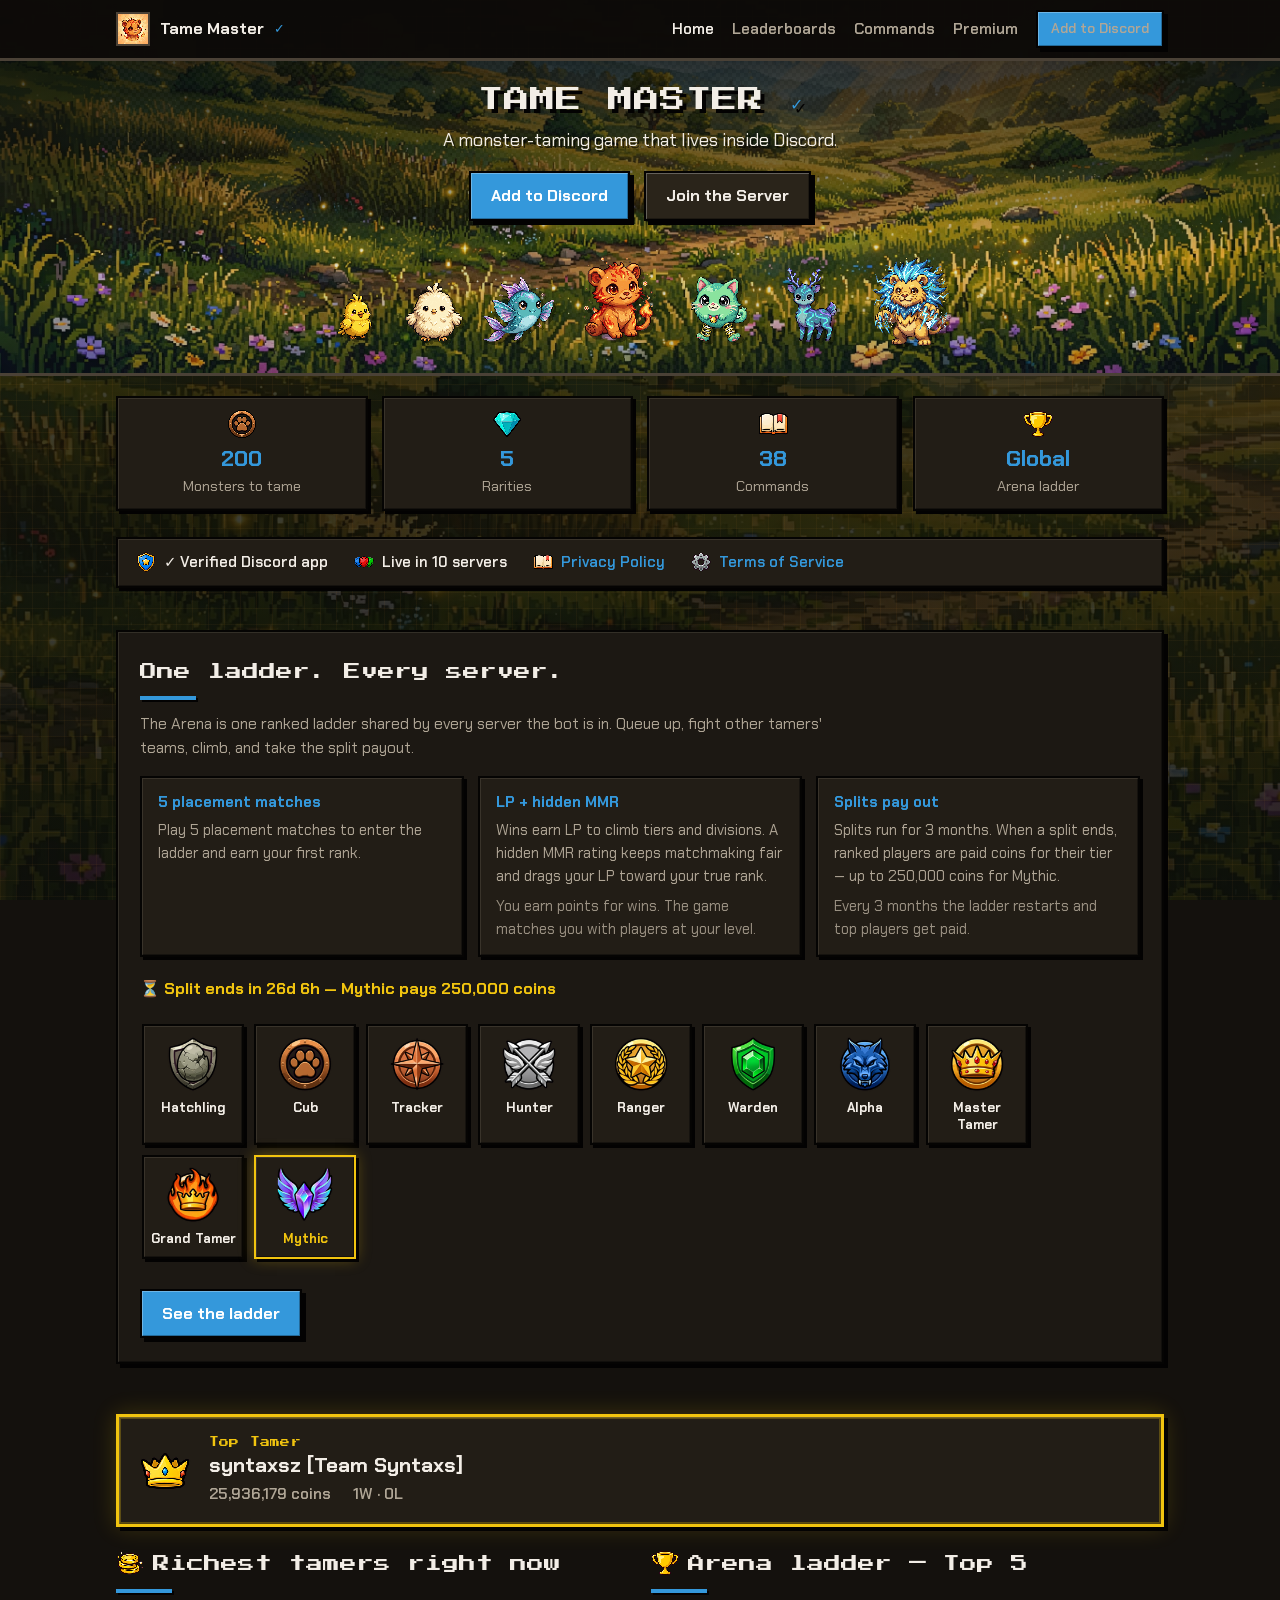
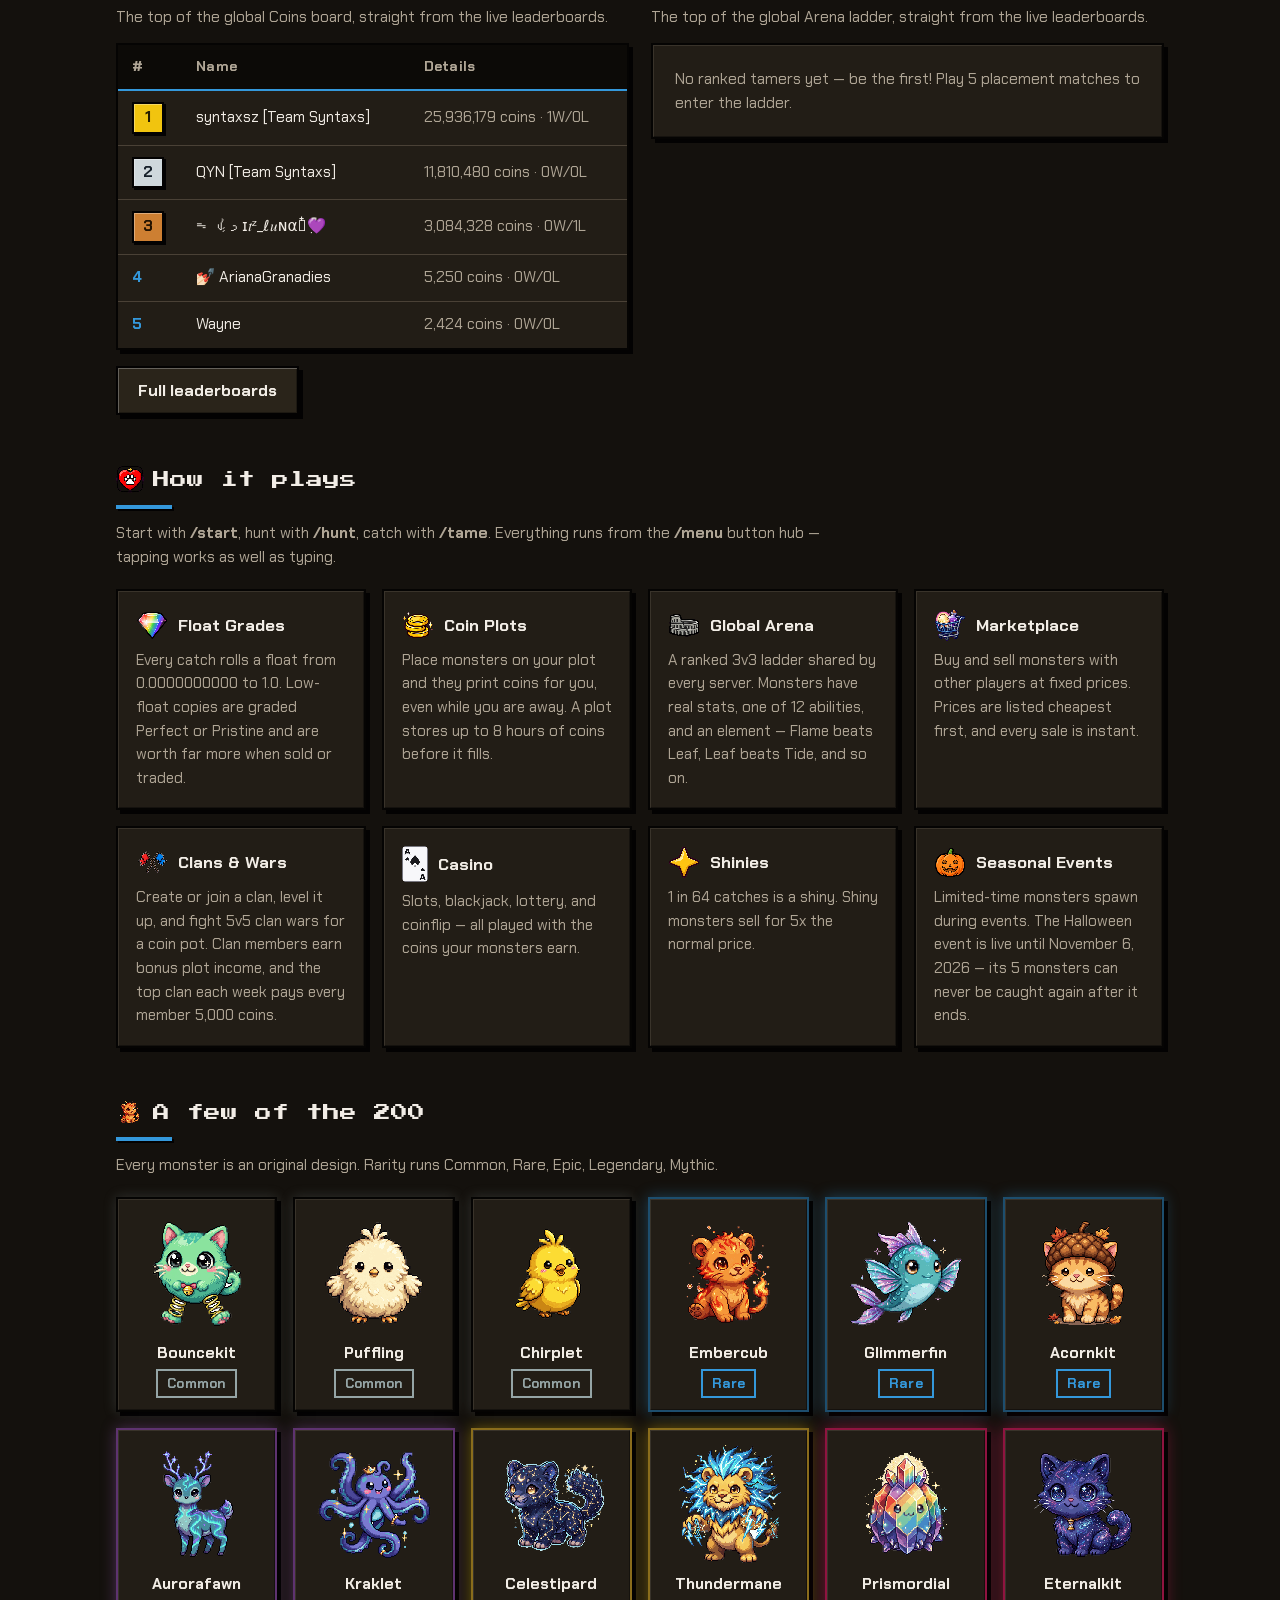
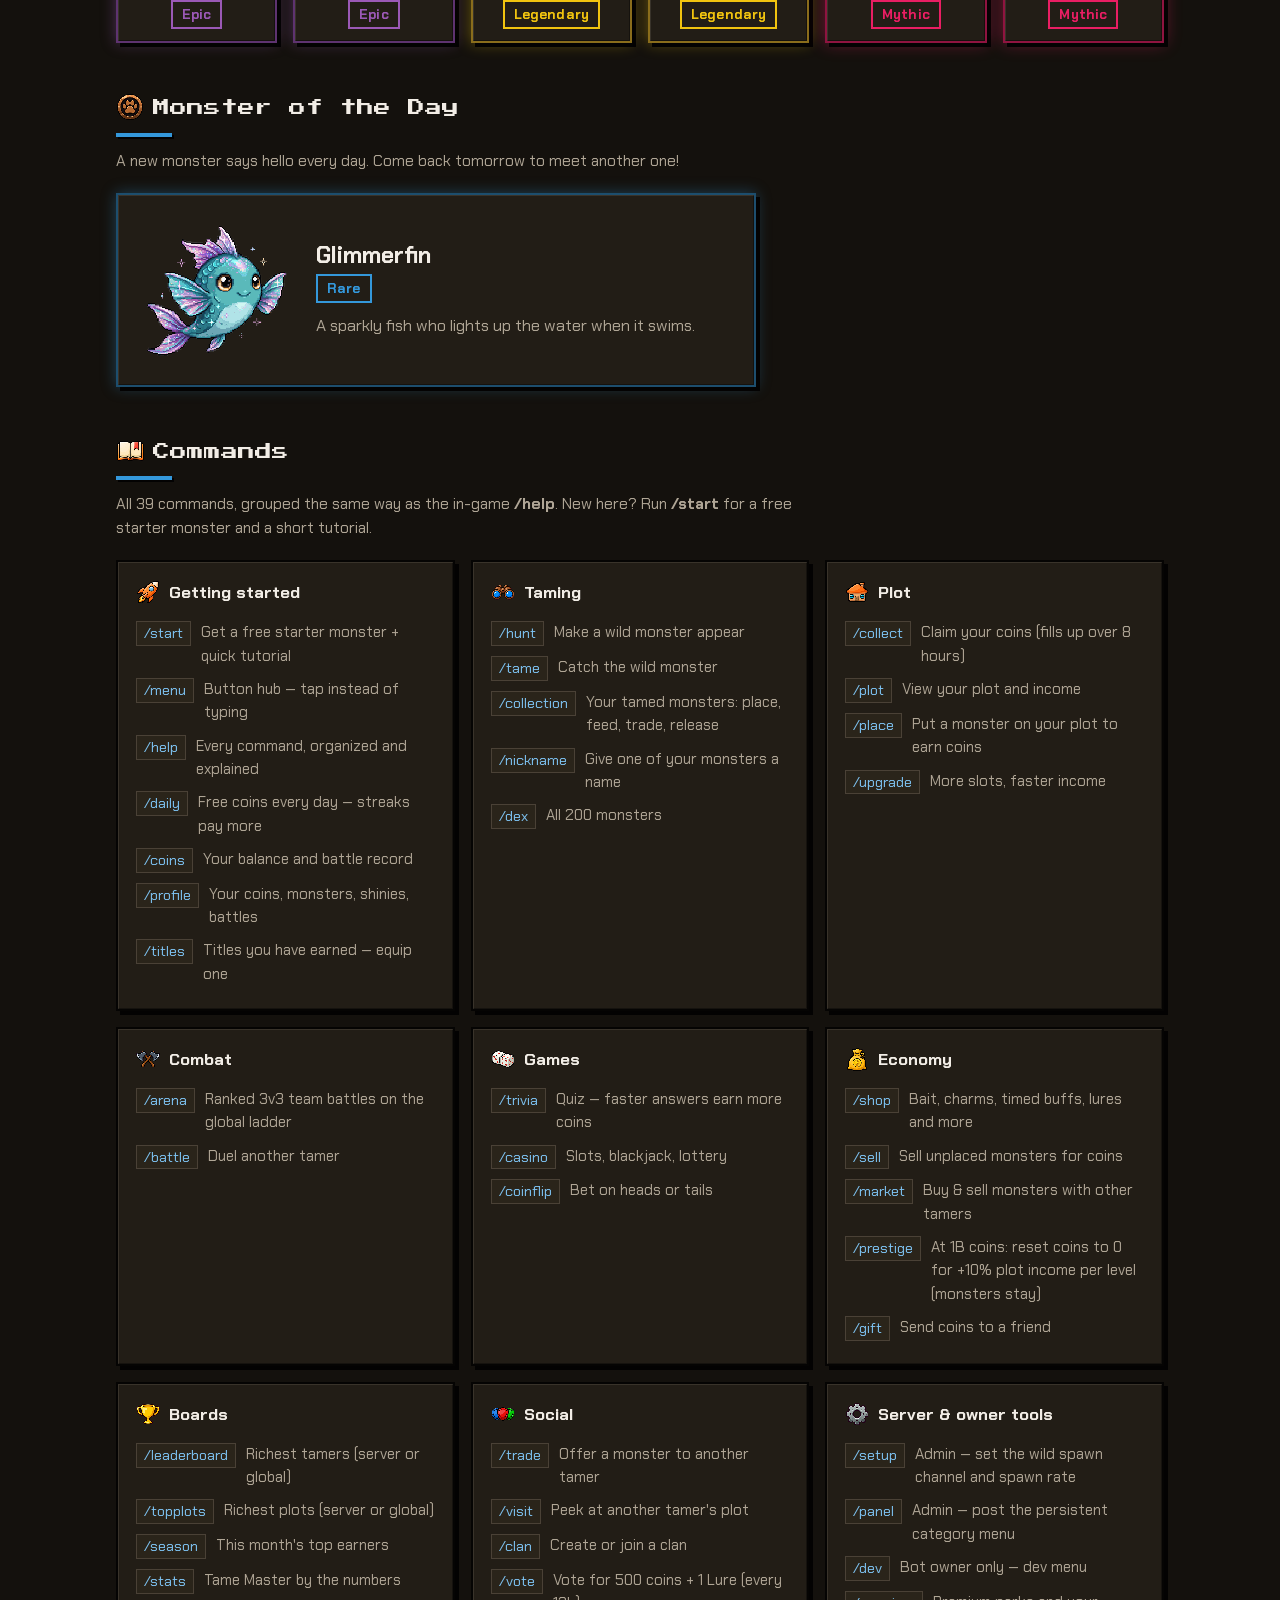
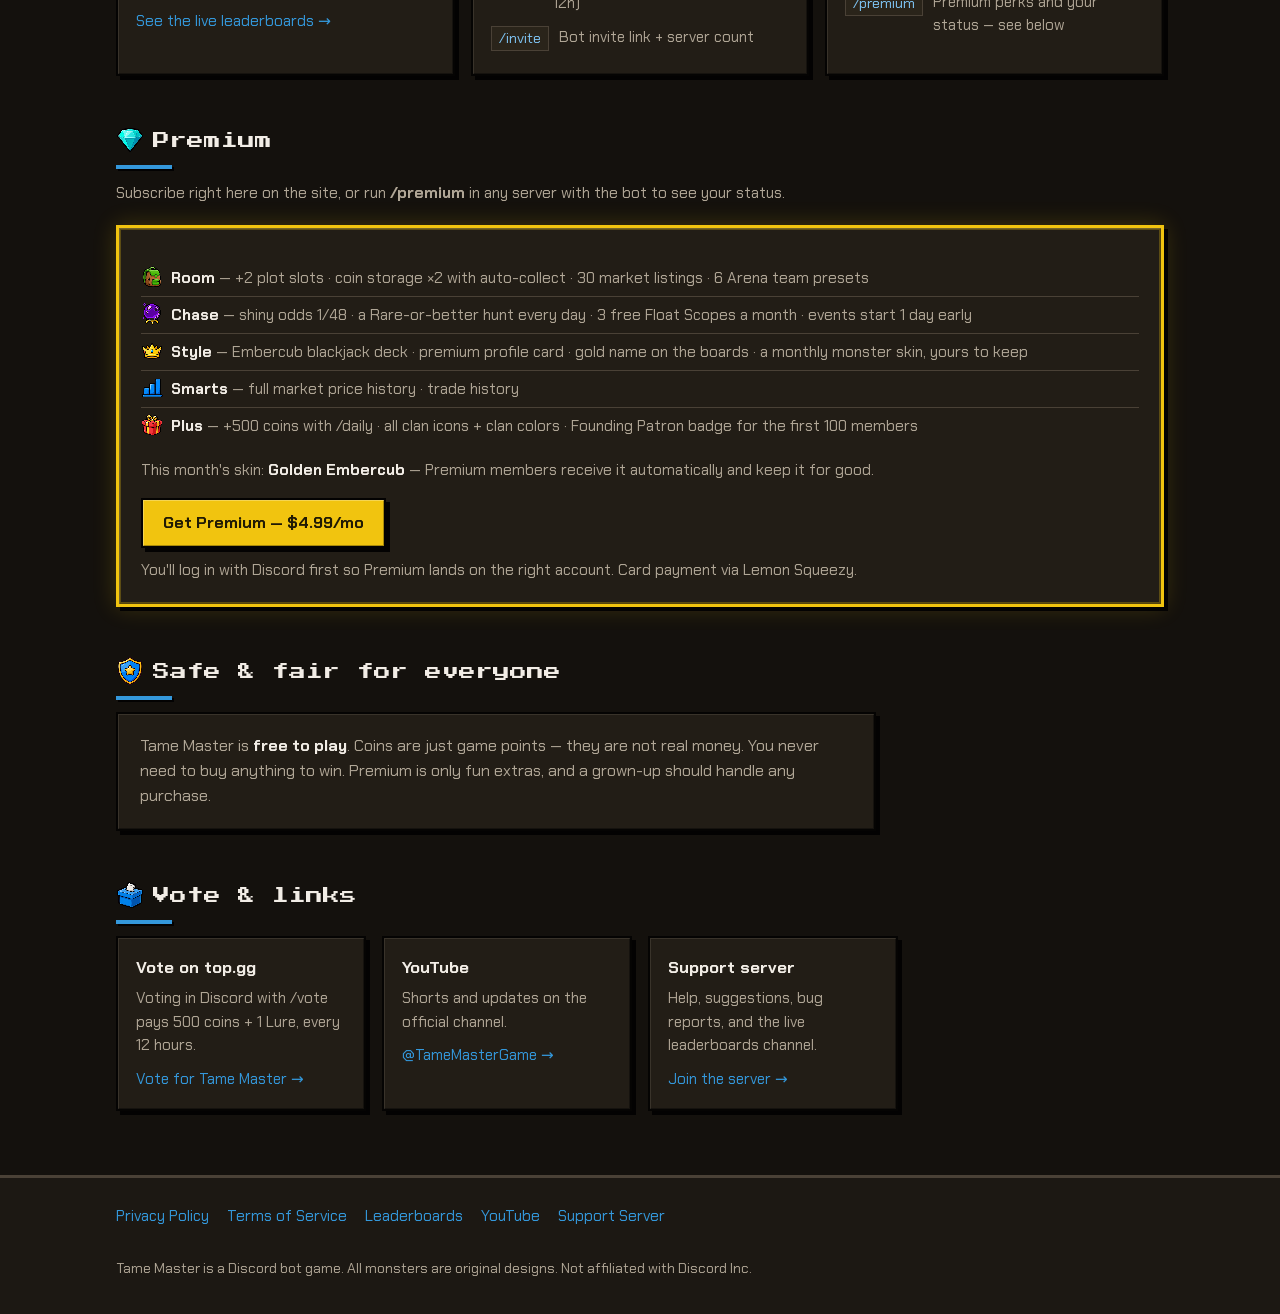
==== commit 40d298de: "Fix stale stats: 10 servers, 38 commands" ====
--- a/index.html
+++ b/index.html
@@ -9,11 +9,11 @@
 <meta property="og:site_name" content="Tame Master">
 <meta property="og:title" content="Tame Master — a monster-taming game inside Discord">
 <meta property="og:description" content="Hunt and tame 200 original monsters, print coins on your plot, climb the global Arena ladder, trade on the marketplace, and run a clan — all inside Discord.">
-<meta property="og:image" content="https://syntaxsz1.github.io/tame-master-site/assets/og.jpg">
+<meta property="og:image" content="https://tamemaster.com/assets/og.jpg">
 <meta name="twitter:card" content="summary_large_image">
 <meta name="twitter:title" content="Tame Master — a monster-taming game inside Discord">
 <meta name="twitter:description" content="Hunt and tame 200 original monsters, print coins on your plot, climb the global Arena ladder, trade on the marketplace, and run a clan — all inside Discord.">
-<meta name="twitter:image" content="https://syntaxsz1.github.io/tame-master-site/assets/og.jpg">
+<meta name="twitter:image" content="https://tamemaster.com/assets/og.jpg">
 <link rel="icon" type="image/png" href="assets/favicon.png">
 <link rel="preconnect" href="https://fonts.googleapis.com">
 <link rel="preconnect" href="https://fonts.gstatic.com" crossorigin>
@@ -62,7 +62,7 @@
     <div class="stats">
       <div class="stat"><img class="sico" src="assets/icons/paw.png" alt="Paw print icon"><div class="num">200</div><div class="lbl">Monsters to tame</div></div>
       <div class="stat"><img class="sico" src="assets/icons/gem.png" alt="Rarity gem icon"><div class="num">5</div><div class="lbl">Rarities</div></div>
-      <div class="stat"><img class="sico" src="assets/icons/book.png" alt="Command book icon"><div class="num">39</div><div class="lbl">Commands</div></div>
+      <div class="stat"><img class="sico" src="assets/icons/book.png" alt="Command book icon"><div class="num">38</div><div class="lbl">Commands</div></div>
       <div class="stat"><img class="sico" src="assets/icons/trophy.png" alt=""><div class="num">Global</div><div class="lbl">Arena ladder</div></div>
     </div>
 </div>
@@ -71,7 +71,7 @@
 
   <div class="trust-strip">
     <span class="trust-item"><img src="assets/icons/shield.png" alt="">&#10003; Verified Discord app</span>
-    <span class="trust-item"><img src="assets/icons/team.png" alt="">Live in 6 servers</span>
+    <span class="trust-item"><img src="assets/icons/team.png" alt="">Live in 10 servers</span>
     <a class="trust-item" href="https://github.com/syntaxsz1/tame-master-policies/blob/main/PRIVACY.md"><img src="assets/icons/book.png" alt="">Privacy Policy</a>
     <a class="trust-item" href="https://github.com/syntaxsz1/tame-master-policies/blob/main/TERMS.md"><img src="assets/icons/gear.png" alt="">Terms of Service</a>
   </div>
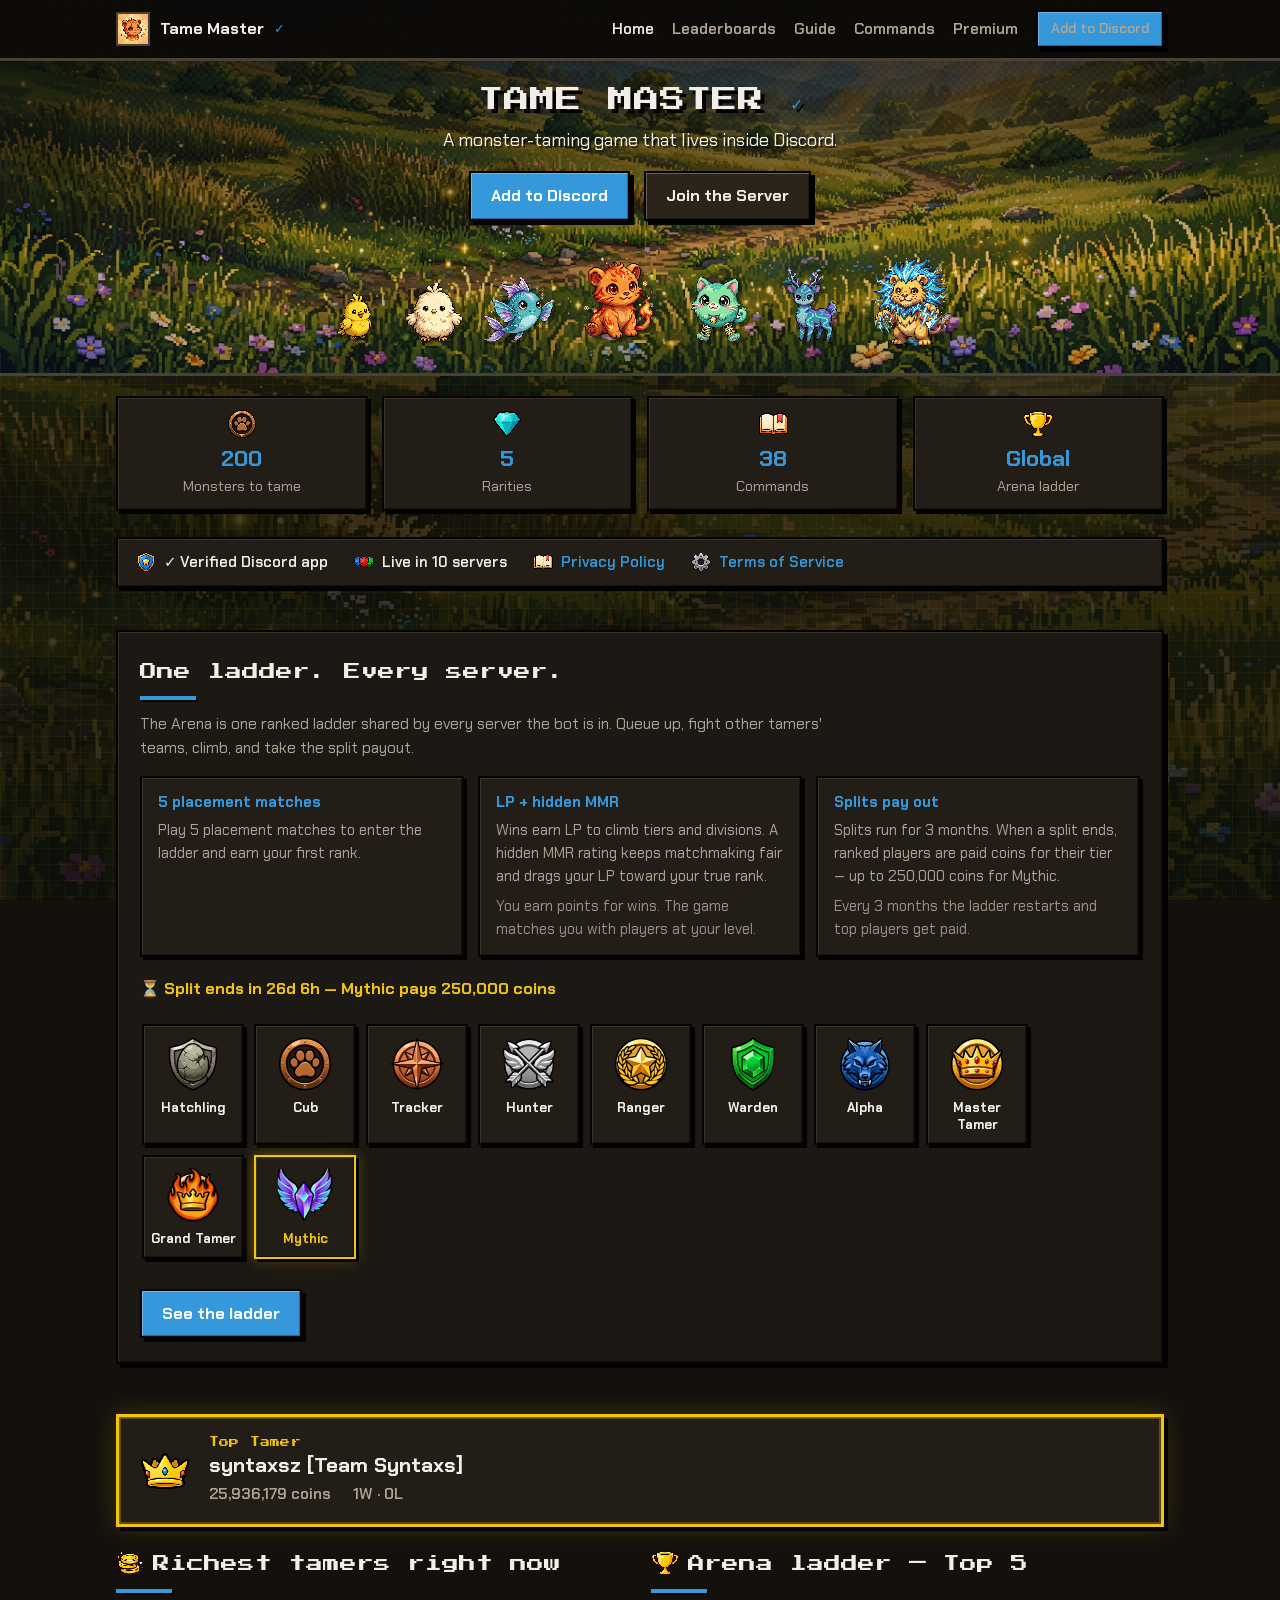
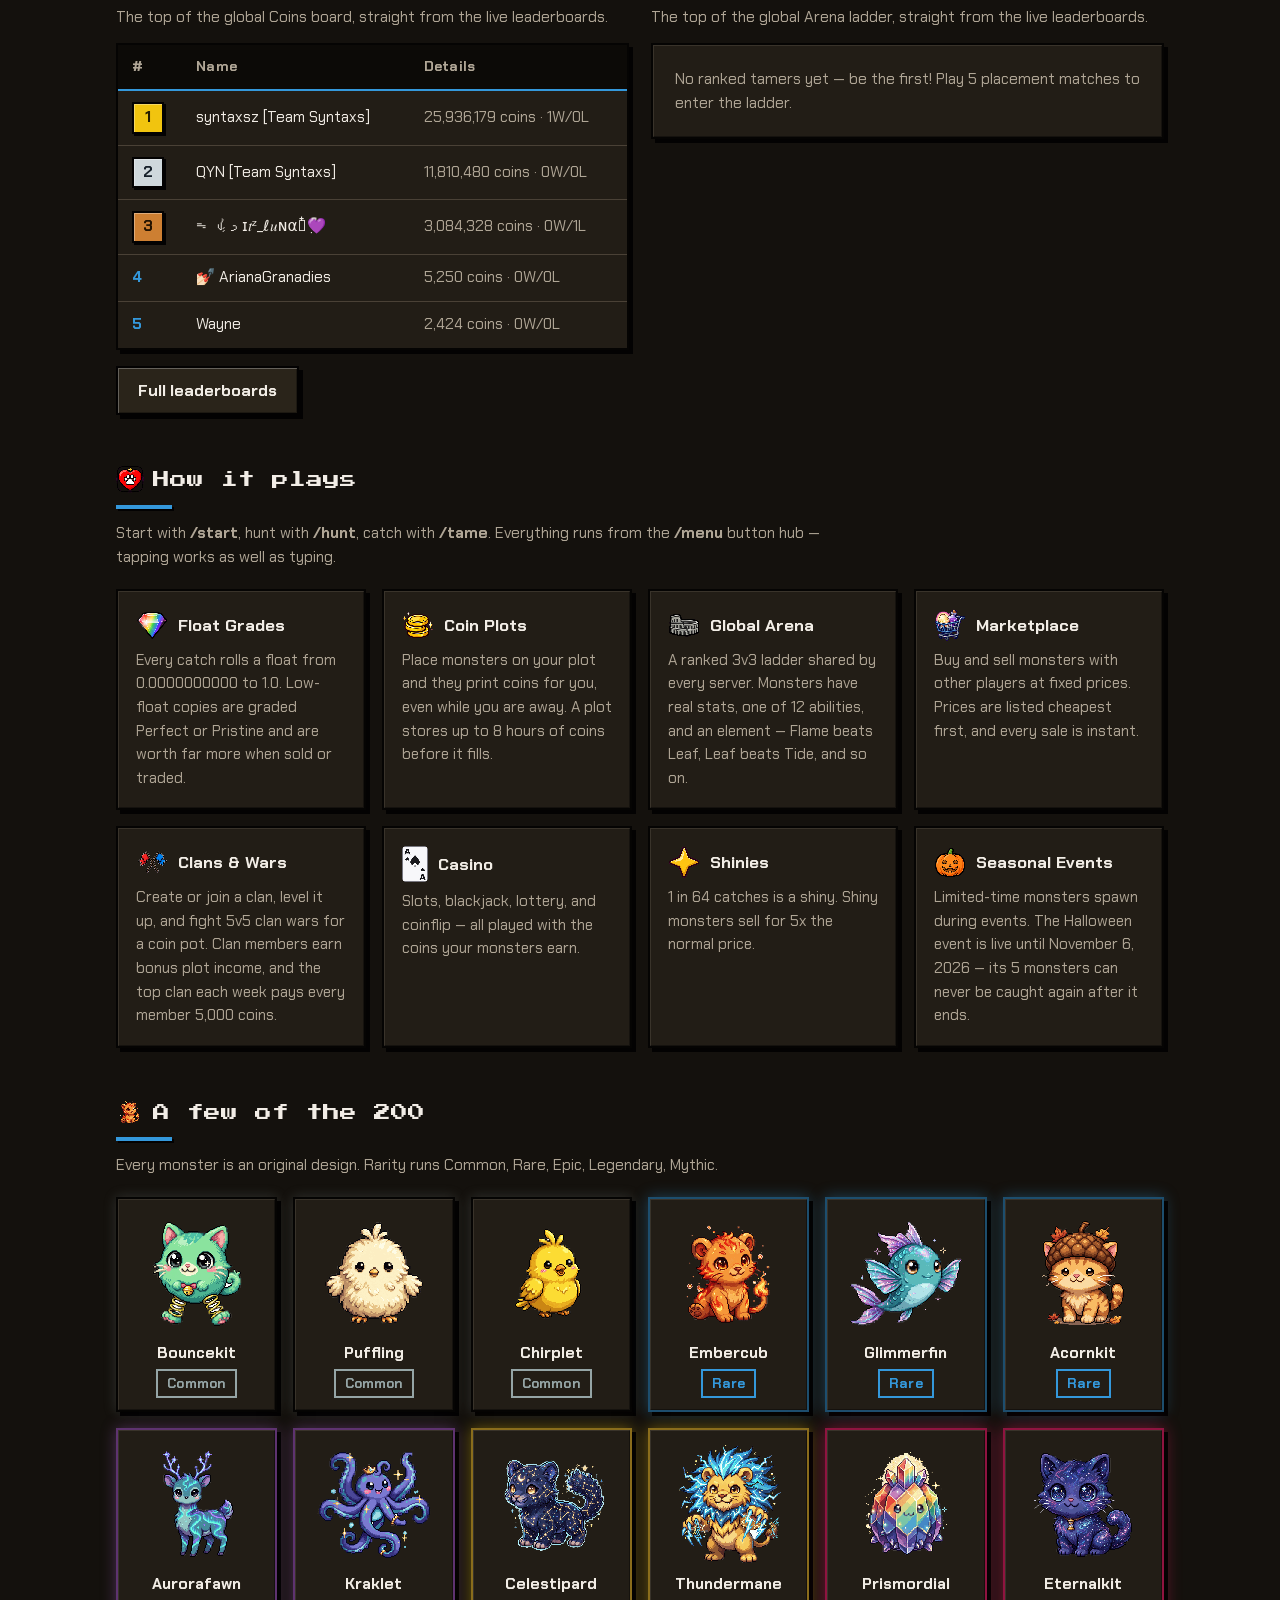
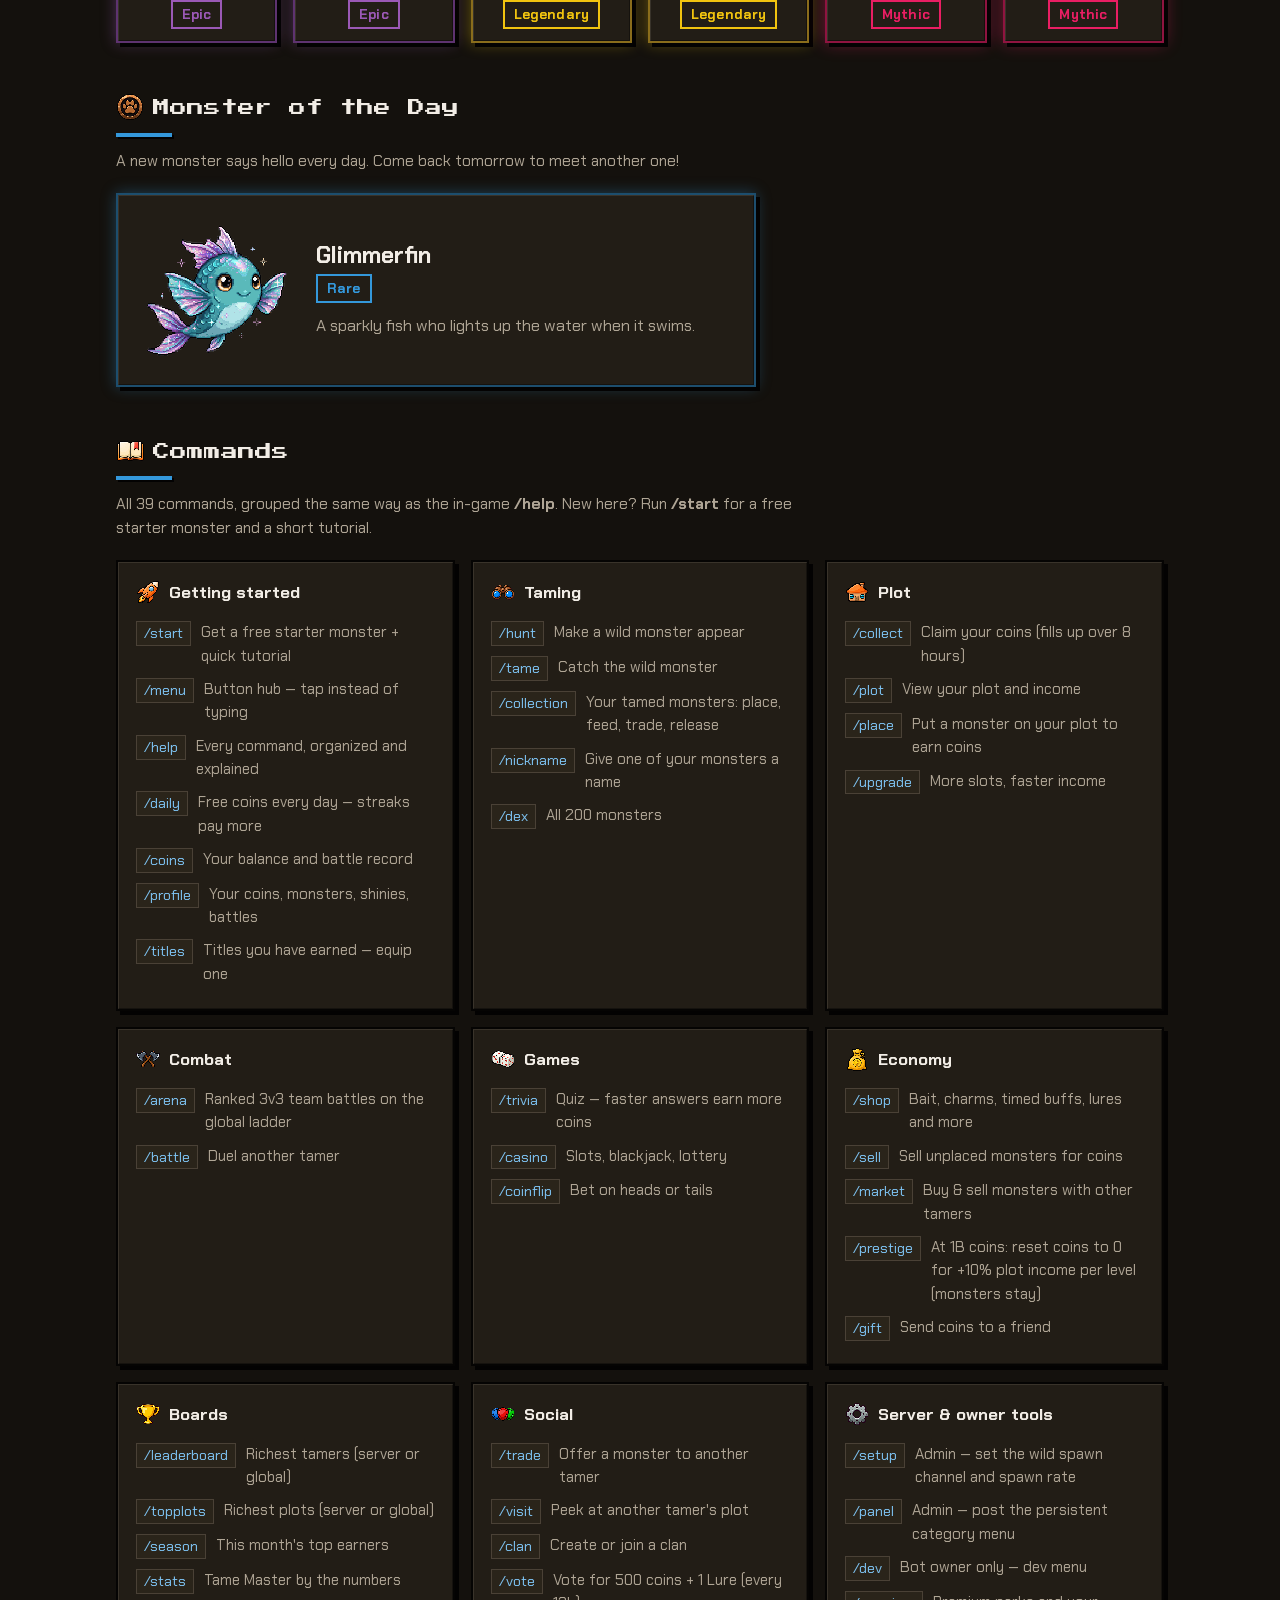
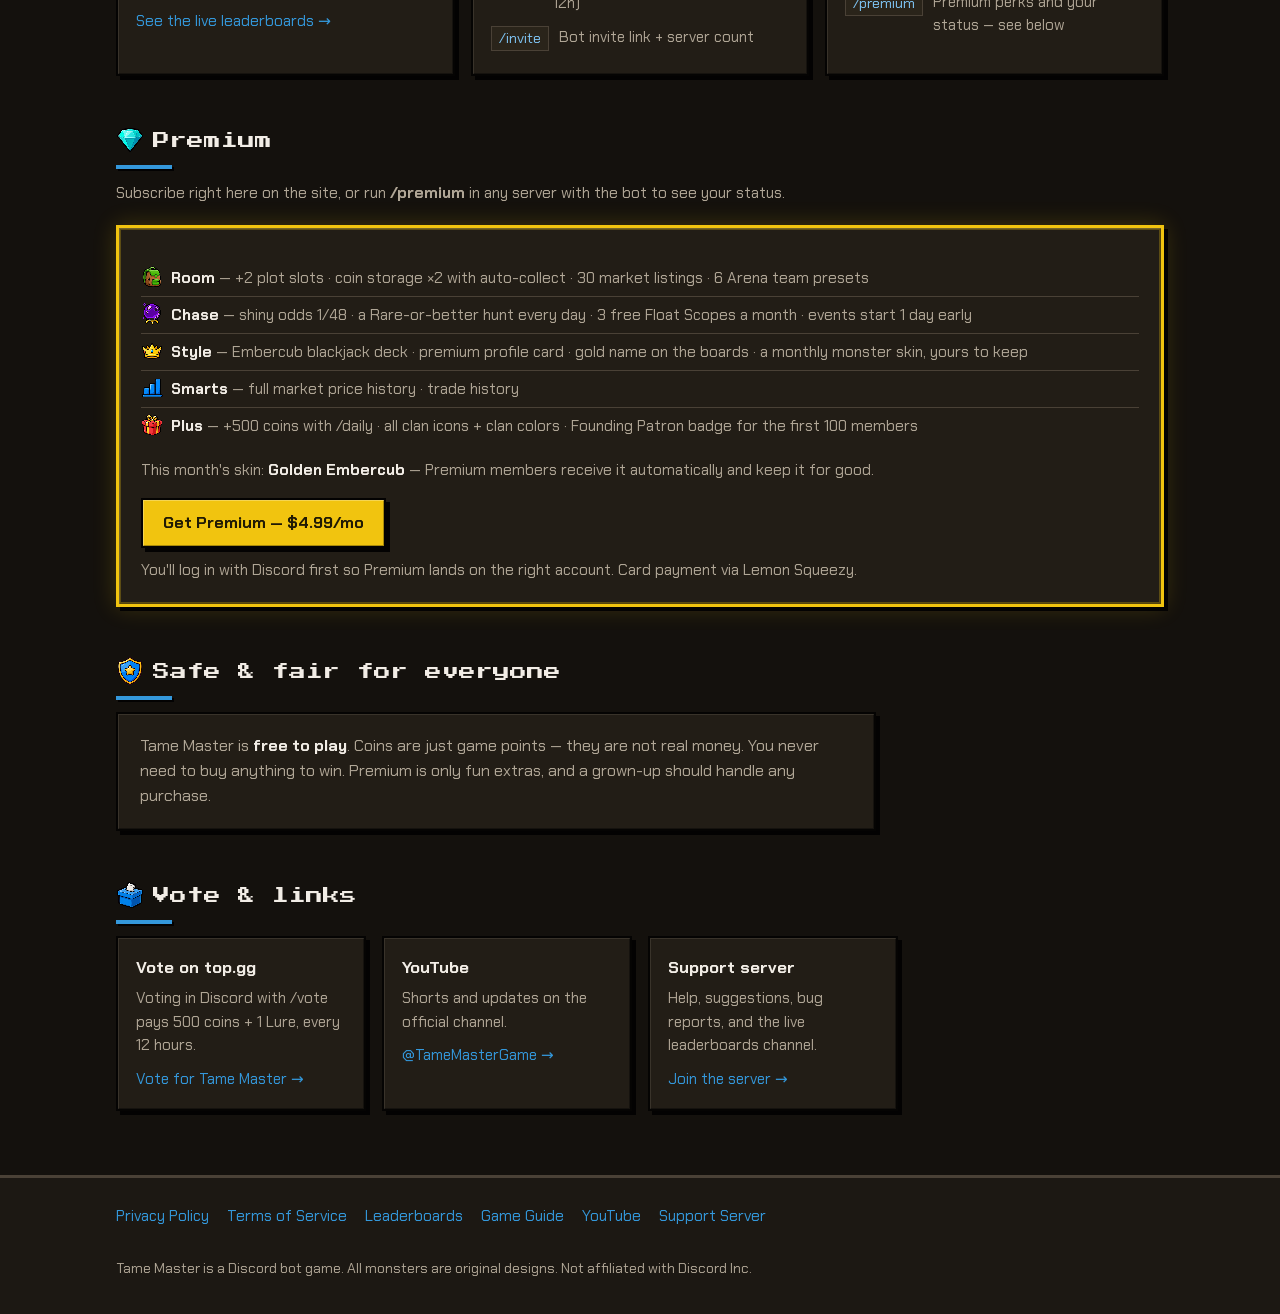
==== commit 66c7940b: "Add the full game guide (moves, abilities, elements, the Lab) + nav links" ====
--- a/index.html
+++ b/index.html
@@ -31,6 +31,7 @@
     <nav class="main">
       <a href="index.html" class="active">Home</a>
       <a href="leaderboards.html">Leaderboards</a>
+      <a href="guide.html">Guide</a>
       <a href="index.html#commands">Commands</a>
       <a href="index.html#premium">Premium</a>
       <a class="btn btn-blue btn-small" href="https://discord.com/oauth2/authorize?client_id=1562046640691609631&amp;permissions=268815360&amp;scope=bot%20applications.commands">Add to Discord</a>
@@ -44,7 +45,7 @@
     <p class="tagline">A monster-taming game that lives inside Discord.</p>
     <div class="hero-buttons">
       <a class="btn btn-blue" href="https://discord.com/oauth2/authorize?client_id=1562046640691609631&amp;permissions=268815360&amp;scope=bot%20applications.commands">Add to Discord</a>
-      <a class="btn btn-ghost" href="https://discord.gg/Mu6UUaxKph">Join the Server</a>
+      <a class="btn btn-ghost" href="https://discord.gg/GYPExCYufj">Join the Server</a>
     </div>
     <div class="hero-sprites" aria-hidden="true">
       <img src="assets/sprites/chirplet.png" alt="" style="height:62px">
@@ -71,7 +72,7 @@
 
   <div class="trust-strip">
     <span class="trust-item"><img src="assets/icons/shield.png" alt="">&#10003; Verified Discord app</span>
-    <span class="trust-item"><img src="assets/icons/team.png" alt="">Live in 10 servers</span>
+    <span class="trust-item"><img src="assets/icons/team.png" alt=""><span id="server-count">Live in 10 servers</span></span>
     <a class="trust-item" href="https://github.com/syntaxsz1/tame-master-policies/blob/main/PRIVACY.md"><img src="assets/icons/book.png" alt="">Privacy Policy</a>
     <a class="trust-item" href="https://github.com/syntaxsz1/tame-master-policies/blob/main/TERMS.md"><img src="assets/icons/gear.png" alt="">Terms of Service</a>
   </div>
@@ -135,6 +136,13 @@
     <a class="btn btn-ghost" href="leaderboards.html">Full leaderboards</a>
   </section>
 
+  <section id="supporters" hidden>
+    <h2><img class="hico" src="assets/icons/ballot.png" alt="">Supporters wall</h2>
+    <p class="sub">The tamers who vote for Tame Master on <strong>top.gg</strong> — every verified vote earns a Vote Crate, builds a streak, and puts a name on this wall.</p>
+    <div id="supporters-slot"></div>
+    <a class="btn btn-ghost" href="https://top.gg/bot/1562046640691609631/vote">Vote on top.gg</a>
+  </section>
+
   <section id="features">
     <h2><img class="hico" src="assets/icons/tame.png" alt="Heart and paw taming icon">How it plays</h2>
     <p class="sub">Start with <strong>/start</strong>, hunt with <strong>/hunt</strong>, catch with <strong>/tame</strong>. Everything runs from the <strong>/menu</strong> button hub — tapping works as well as typing.</p>
@@ -320,7 +328,7 @@
       <div class="card">
         <h3>Support server</h3>
         <p>Help, suggestions, bug reports, and the live leaderboards channel.</p>
-        <p style="margin-top:10px;"><a href="https://discord.gg/Mu6UUaxKph">Join the server &rarr;</a></p>
+        <p style="margin-top:10px;"><a href="https://discord.gg/GYPExCYufj">Join the server &rarr;</a></p>
       </div>
     </div>
   </section>
@@ -333,8 +341,9 @@
       <a href="https://github.com/syntaxsz1/tame-master-policies/blob/main/PRIVACY.md">Privacy Policy</a>
       <a href="https://github.com/syntaxsz1/tame-master-policies/blob/main/TERMS.md">Terms of Service</a>
       <a href="leaderboards.html">Leaderboards</a>
+      <a href="guide.html">Game Guide</a>
       <a href="https://www.youtube.com/@TameMasterGame">YouTube</a>
-      <a href="https://discord.gg/Mu6UUaxKph">Support Server</a>
+      <a href="https://discord.gg/GYPExCYufj">Support Server</a>
     </div>
     <p class="fine">Tame Master is a Discord bot game. All monsters are original designs. Not affiliated with Discord Inc.</p>
   </div>
@@ -486,6 +495,20 @@
 
   loadBoards()
     .then(function (json) {
+      // Server count is live too: the feed's stats board carries the
+      // bot's current guild count. The hard-coded text above stays as
+      // the fallback if the feed cannot load.
+      var statsRows = (json.boards && json.boards.stats) || [];
+      var scEl = document.getElementById("server-count");
+      if (scEl) {
+        for (var si = 0; si < statsRows.length; si++) {
+          if (statsRows[si].name === "Servers" && statsRows[si].detail) {
+            scEl.textContent = "Live in " + statsRows[si].detail + " servers";
+            break;
+          }
+        }
+      }
+
       // Tournament spotlight renders independently of the boards.
       var tourneySection = document.getElementById("tournament-champion");
       var tourneySlot = document.getElementById("tourney-champion-slot");
@@ -497,6 +520,24 @@
         if (hallSlot) hallSlot.innerHTML =
           hallHtml(tourney.champions || []);
         tourneySection.hidden = false;
+      }
+
+      // Supporters wall — top verified voters (sync 126).
+      // Renders independently of the coins/arena boards.
+      var supSection = document.getElementById("supporters");
+      var supSlot = document.getElementById("supporters-slot");
+      var voters = (json.boards && json.boards.voters) || [];
+      if (supSection && supSlot && voters.length) {
+        var chips = "";
+        for (var vi = 0; vi < voters.length; vi++) {
+          chips += '<span class="supporter-chip">' +
+            esc(voters[vi].name) +
+            ' <span class="supporter-votes">' +
+            esc(voters[vi].detail) + '</span></span>';
+        }
+        supSlot.innerHTML = '<div class="supporters-wall">' +
+          chips + '</div>';
+        supSection.hidden = false;
       }
 
       var coins = (json.boards && json.boards.coins) || [];
--- a/style.css
+++ b/style.css
@@ -431,3 +431,24 @@
   .champion-card { gap: 14px; padding: 16px; }
   .champion-card .champ-crown { width: 42px; height: 42px; }
 }
+
+/* Supporters wall (sync 126) */
+.supporters-wall {
+  display: flex;
+  flex-wrap: wrap;
+  gap: 10px;
+  margin: 14px 0 18px;
+}
+.supporter-chip {
+  background: var(--panel);
+  border: 2px solid var(--border);
+  box-shadow: 0 3px 0 var(--edge);
+  padding: 8px 14px;
+  font-weight: 600;
+}
+.supporter-votes {
+  color: var(--muted);
+  font-weight: 400;
+  font-size: 0.85em;
+  margin-left: 6px;
+}
